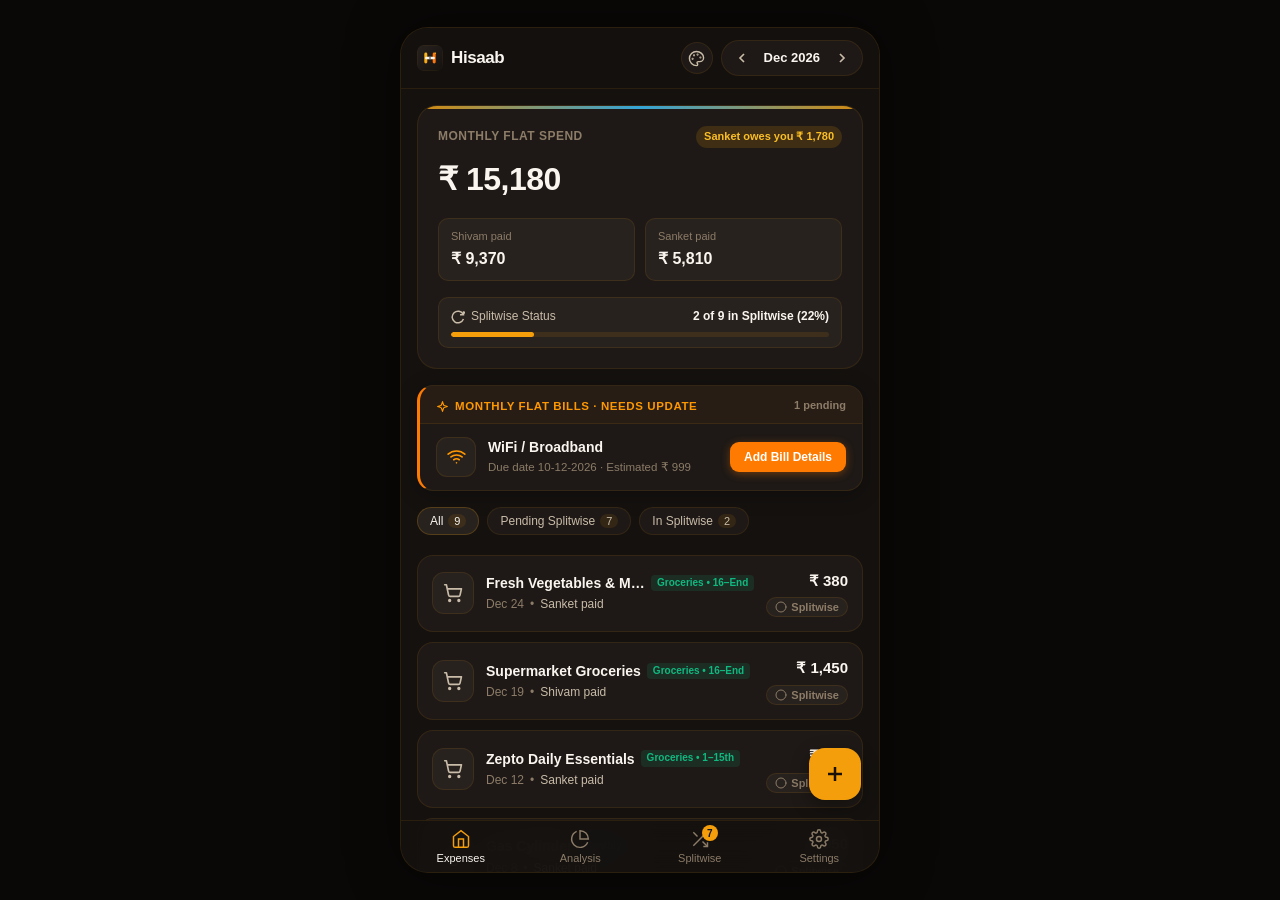
==== index.html @ 85a3e448 "Initial commit: Hisaab PWA ready for GitHub Pages" ====
<!DOCTYPE html>
<html lang="en">
<head>
  <meta charset="UTF-8">
  <meta name="viewport" content="width=device-width, initial-scale=1.0, maximum-scale=1.0, user-scalable=no, viewport-fit=cover">
  <title>Hisaab • Flatmate Expense Tracker & Splitwise Sync</title>

  <!-- PWA Meta Tags -->
  <meta name="description" content="Effortless flatmate expense tracker and monthly Splitwise sync manager">
  <meta name="theme-color" content="#14110f">
  <meta name="apple-mobile-web-app-capable" content="yes">
  <meta name="apple-mobile-web-app-status-bar-style" content="black-translucent">
  <meta name="apple-mobile-web-app-title" content="Hisaab">
  <link rel="manifest" href="./manifest.json">
  <link rel="apple-touch-icon" href="./icons/icon-192.svg">
  <link rel="icon" type="image/svg+xml" href="./icons/icon-192.svg">

  <link rel="stylesheet" href="./styles.css">
</head>
<body>

<div id="app">
  <!-- Top App Bar -->
  <header class="top-nav">
    <div class="brand">
      <img src="./icons/icon-192.svg" alt="Hisaab Logo" class="brand-icon">
      <span class="brand-title">Hisaab</span>
    </div>

    <div class="top-nav-actions">
      <!-- Quick Theme Cycle Button -->
      <button class="theme-quick-btn" id="quickThemeBtn" title="Change Theme" aria-label="Change Theme">
        <svg width="17" height="17" viewBox="0 0 24 24" fill="none" stroke="currentColor" stroke-width="2"><circle cx="13.5" cy="6.5" r=".5" fill="currentColor"/><circle cx="17.5" cy="10.5" r=".5" fill="currentColor"/><circle cx="8.5" cy="7.5" r=".5" fill="currentColor"/><circle cx="6.5" cy="12.5" r=".5" fill="currentColor"/><path d="M12 2C6.5 2 2 6.5 2 12s4.5 10 10 10c.926 0 1.648-.746 1.648-1.688 0-.437-.18-.835-.437-1.125-.29-.289-.438-.652-.438-1.125a1.64 1.64 0 0 1 1.668-1.668h1.996c3.051 0 5.563-2.512 5.563-5.563C22 6.5 17.5 2 12 2Z"/></svg>
      </button>

      <!-- Month Switcher Stepper -->
      <div class="month-stepper">
        <button class="stepper-btn" id="prevMonthBtn" aria-label="Previous Month">
          <svg width="16" height="16" viewBox="0 0 24 24" fill="none" stroke="currentColor" stroke-width="2.5"><polyline points="15 18 9 12 15 6"></polyline></svg>
        </button>
        <span class="current-month-label" id="currentMonthLabel">Nov 2026</span>
        <button class="stepper-btn" id="nextMonthBtn" aria-label="Next Month">
          <svg width="16" height="16" viewBox="0 0 24 24" fill="none" stroke="currentColor" stroke-width="2.5"><polyline points="9 18 15 12 9 6"></polyline></svg>
        </button>
      </div>
    </div>
  </header>

  <!-- Main Scrollable Views Viewport -->
  <main class="views-viewport">

    <!-- VIEW 1: EXPENSES TAB -->
    <section id="view-expenses" class="view-pane active">

      <!-- New Month Recurring Setup Banner -->
      <div id="recurringPromptBanner" class="recurring-banner" style="display: none;"></div>

      <!-- Hero Monthly Summary Card -->
      <div class="summary-card">
        <div class="summary-header">
          <span class="summary-label">Monthly Flat Spend</span>
          <span id="summaryBalanceBadge" class="summary-badge badge-balanced">All settled up</span>
        </div>
        <div class="summary-total" id="summaryTotalSpend">₹ 0</div>

        <div class="summary-grid">
          <div class="summary-stat-box">
            <div class="stat-who" id="statLabelUser">Shivam paid</div>
            <div class="stat-amount" id="summaryUserPaid">₹ 0</div>
          </div>
          <div class="summary-stat-box">
            <div class="stat-who" id="statLabelFlatmate">Flatmate paid</div>
            <div class="stat-amount" id="summaryFlatmatePaid">₹ 0</div>
          </div>
        </div>

        <!-- Splitwise Mini Tracker in Card -->
        <div class="splitwise-mini-tracker" id="heroSplitwiseTracker">
          <div class="mini-tracker-top">
            <span class="mini-tracker-title">
              <svg width="14" height="14" viewBox="0 0 24 24" fill="none" stroke="currentColor" stroke-width="2.5"><path d="M21.5 2v6h-6M21.34 15.57a10 10 0 1 1-.57-8.38l5.67-5.67"/></svg>
              Splitwise Status
            </span>
            <span class="mini-tracker-value" id="miniSplitwiseValue">0 of 0 synced</span>
          </div>
          <div class="progress-track">
            <div class="progress-fill" id="miniSplitwiseBar" style="width: 0%;"></div>
          </div>
        </div>
      </div>

      <!-- Pending Static Monthly Bills (Screenshot 2 Match) -->
      <div id="pendingBillsContainer" style="display: none;"></div>

      <!-- Filter Chips -->
      <div class="filter-bar">
        <button class="chip-btn expense-filter-chip active" data-filter="all" id="chipFilterAll">
          All <span class="chip-count">0</span>
        </button>
        <button class="chip-btn expense-filter-chip" data-filter="pending" id="chipFilterPending">
          Pending Splitwise <span class="chip-count">0</span>
        </button>
        <button class="chip-btn expense-filter-chip" data-filter="synced" id="chipFilterSynced">
          In Splitwise <span class="chip-count">0</span>
        </button>
      </div>

      <!-- Expense Cards List -->
      <div class="expense-list" id="expenseList">
        <!-- Rendered dynamically -->
      </div>
    </section>

    <!-- VIEW 2: ANALYSIS TAB -->
    <section id="view-analysis" class="view-pane">
      <div class="chart-card">
        <div class="chart-header">
          <span class="chart-title" id="analysisMonthTitle">Monthly Breakdown</span>
          <span class="summary-label" id="analysisDailyAvg">Avg ₹ 0/day</span>
        </div>

        <!-- Donut Chart -->
        <div class="donut-container">
          <svg class="donut-svg" id="donutSvg" viewBox="0 0 170 170"></svg>
          <div class="donut-center-text">
            <div class="donut-center-total" id="donutCenterTotal">₹ 0</div>
            <div class="donut-center-sub">Total Flat Spend</div>
          </div>
        </div>

        <!-- Ranked Category Breakdown List -->
        <div class="category-breakdown-list" id="categoryBreakdownList">
          <!-- Rendered dynamically -->
        </div>
      </div>

      <!-- Flatmate Contribution Share Visualizer -->
      <div class="split-ratio-card">
        <div class="chart-title">Payment Contribution</div>
        <div class="split-ratio-bar-track" id="splitRatioBarTrack">
          <div class="split-ratio-seg-user" style="width: 50%;"></div>
          <div class="split-ratio-seg-flatmate" style="width: 50%;"></div>
        </div>
        <div class="split-ratio-legend">
          <span id="analysisUserLegend">● You: ₹ 0</span>
          <span id="analysisFlatmateLegend">● Flatmate: ₹ 0</span>
        </div>
      </div>
    </section>

    <!-- VIEW 3: SPLITWISE SYNC ASSISTANT -->
    <section id="view-splitwise" class="view-pane">
      <div class="splitwise-hero-card">
        <div class="splitwise-hero-row">
          <div>
            <div class="summary-label">Splitwise Tracker</div>
            <div class="summary-total" style="font-size: 24px; margin-bottom: 2px;" id="splitwisePendingAmount">₹ 0</div>
            <div style="font-size: 13px; color: var(--text-secondary);" id="splitwisePendingCount">0 expenses pending</div>
          </div>
          <span class="splitwise-status-tag tag-pending">Pending Entry</span>
        </div>

        <div class="action-row-buttons">
          <button class="batch-btn accent" id="copySplitwiseBtn">
            <svg width="15" height="15" viewBox="0 0 24 24" fill="none" stroke="currentColor" stroke-width="2"><rect width="14" height="14" x="8" y="8" rx="2" ry="2"/><path d="M4 16c-1.1 0-2-.9-2-2V4c0-1.1.9-2 2-2h10c1.1 0 2 .9 2 2"/></svg>
            Copy Summary
          </button>
          <button class="batch-btn" id="markAllSplitwiseBtn">
            <svg width="15" height="15" viewBox="0 0 24 24" fill="none" stroke="currentColor" stroke-width="2"><polyline points="20 6 9 17 4 12"/></svg>
            Mark All Added
          </button>
        </div>
      </div>

      <div class="filter-bar">
        <button class="chip-btn splitwise-filter-chip active" data-filter="pending">Pending</button>
        <button class="chip-btn splitwise-filter-chip" data-filter="synced">Already in Splitwise</button>
        <button class="chip-btn splitwise-filter-chip" data-filter="all">All</button>
      </div>

      <!-- Bi-Monthly Grocery Batches Section (1-15 & 16-End) -->
      <div class="grocery-batch-section" id="groceryBatchesSection">
        <!-- Rendered dynamically -->
      </div>

      <div class="section-header" id="otherExpensesSectionHeader" style="margin-top: 10px; margin-bottom: 8px;">
        <span class="section-title">Other Flat Expenses</span>
      </div>

      <!-- Checklist for marking expenses into Splitwise -->
      <div class="recurring-checklist" id="splitwiseChecklist">
        <!-- Rendered dynamically -->
      </div>
    </section>

    <!-- VIEW 4: SETTINGS & RECURRING EXPENSES CONFIG -->
    <section id="view-settings" class="view-pane">
      <!-- Theme & Appearance Gallery -->
      <div class="settings-group">
        <div class="settings-group-title">Theme & Color Palette</div>
        <p style="font-size: 12px; color: var(--text-muted); margin-bottom: 12px;">
          Choose an aesthetic that matches your mood. Tap any theme to apply immediately:
        </p>
        <div class="theme-picker-grid" id="themePickerGrid">
          <!-- Rendered dynamically -->
        </div>
      </div>

      <!-- Flatmate Profile Settings -->
      <div class="settings-group">
        <div class="settings-group-title">Flatmates & Currency</div>
        <div class="form-group">
          <label class="form-label">Your Name</label>
          <input type="text" class="form-input" id="settingsUserName" placeholder="Shivam">
        </div>
        <div class="form-group">
          <label class="form-label">Flatmate's Name</label>
          <input type="text" class="form-input" id="settingsFlatmateName" placeholder="Roommate">
        </div>
        <div class="form-group">
          <label class="form-label">Currency Symbol</label>
          <input type="text" class="form-input" id="settingsCurrency" placeholder="₹" style="max-width: 80px;">
        </div>
      </div>

      <!-- Configurable Monthly Recurring Templates -->
      <div class="settings-group">
        <div style="display: flex; align-items: center; justify-content: space-between; margin-bottom: 12px;">
          <div class="settings-group-title" style="margin-bottom: 0;">Static Monthly Expenses</div>
          <button class="section-action" id="addNewTemplateBtn">+ Add New</button>
        </div>
        <p style="font-size: 12px; color: var(--text-muted); margin-bottom: 12px;">
          These static expenses prompt you at the beginning of each new month.
        </p>
        <div id="recurringTemplatesList">
          <!-- Rendered dynamically -->
        </div>
      </div>

      <!-- Data Backup & Restore -->
      <div class="settings-group">
        <div class="settings-group-title">Data Backup</div>
        <button class="btn-secondary" id="exportDataBtn">
          <svg width="16" height="16" viewBox="0 0 24 24" fill="none" stroke="currentColor" stroke-width="2"><path d="M21 15v4a2 2 0 0 1-2 2H5a2 2 0 0 1-2-2v-4"/><polyline points="7 10 12 15 17 10"/><line x1="12" y1="15" x2="12" y2="3"/></svg>
          Export Data Backup (JSON)
        </button>
        <label class="btn-secondary" style="cursor: pointer; margin-top: 8px;">
          <svg width="16" height="16" viewBox="0 0 24 24" fill="none" stroke="currentColor" stroke-width="2"><path d="M21 15v4a2 2 0 0 1-2 2H5a2 2 0 0 1-2-2v-4"/><polyline points="17 8 12 3 7 8"/><line x1="12" y1="3" x2="12" y2="15"/></svg>
          Import Data Backup (JSON)
          <input type="file" id="importDataInput" accept=".json" style="display: none;">
        </label>
      </div>

      <!-- Mobile PWA Installation Tip -->
      <div class="settings-group" style="border: 1px dashed var(--border-medium);">
        <div class="settings-group-title">Phone PWA Installation</div>
        <p style="font-size: 13px; color: var(--text-secondary); line-height: 1.5;">
          • <strong>iPhone / iOS:</strong> Open in Safari, tap the <strong>Share</strong> button (box with arrow), then select <strong>"Add to Home Screen"</strong>.<br>
          • <strong>Android:</strong> Open in Chrome, tap the <strong>⋮</strong> menu, and select <strong>"Install App"</strong>.
        </p>
      </div>
    </section>

  </main>

  <!-- Floating Action Button: Add Expense -->
  <button class="fab-btn" id="mainFabBtn" aria-label="Add Expense">
    <svg viewBox="0 0 24 24" fill="none" stroke="currentColor"><line x1="12" y1="5" x2="12" y2="19"></line><line x1="5" y1="12" x2="19" y2="12"></line></svg>
  </button>

  <!-- Bottom Navigation Bar -->
  <nav class="bottom-nav">
    <button class="nav-tab active" data-tab="expenses">
      <svg viewBox="0 0 24 24" fill="none" stroke="currentColor"><path d="m3 9 9-7 9 7v11a2 2 0 0 1-2 2H5a2 2 0 0 1-2-2z"/><polyline points="9 22 9 12 15 12 15 22"/></svg>
      <span>Expenses</span>
    </button>
    <button class="nav-tab" data-tab="analysis">
      <svg viewBox="0 0 24 24" fill="none" stroke="currentColor"><path d="M21.21 15.89A10 10 0 1 1 8 2.83"/><path d="M22 12A10 10 0 0 0 12 2v10z"/></svg>
      <span>Analysis</span>
    </button>
    <button class="nav-tab" data-tab="splitwise">
      <div class="tab-badge" id="splitwiseTabBadge" style="display: none;">0</div>
      <svg viewBox="0 0 24 24" fill="none" stroke="currentColor"><path d="M16 3h5v5"/><path d="M4 20L21 3"/><path d="M21 16v5h-5"/><path d="M15 15l6 6"/><path d="M4 4l5 5"/></svg>
      <span>Splitwise</span>
    </button>
    <button class="nav-tab" data-tab="settings">
      <svg viewBox="0 0 24 24" fill="none" stroke="currentColor"><circle cx="12" cy="12" r="3"/><path d="M19.4 15a1.65 1.65 0 0 0 .33 1.82l.06.06a2 2 0 0 1 0 2.83 2 2 0 0 1-2.83 0l-.06-.06a1.65 1.65 0 0 0-1.82-.33 1.65 1.65 0 0 0-1 1.51V21a2 2 0 0 1-2 2 2 2 0 0 1-2-2v-.09A1.65 1.65 0 0 0 9 19.4a1.65 1.65 0 0 0-1.82.33l-.06.06a2 2 0 0 1-2.83 0 2 2 0 0 1 0-2.83l.06-.06a1.65 1.65 0 0 0 .33-1.82 1.65 1.65 0 0 0-1.51-1H3a2 2 0 0 1-2-2 2 2 0 0 1 2-2h.09A1.65 1.65 0 0 0 4.6 9a1.65 1.65 0 0 0-.33-1.82l-.06-.06a2 2 0 0 1 0-2.83 2 2 0 0 1 2.83 0l.06.06a1.65 1.65 0 0 0 1.82.33H9a1.65 1.65 0 0 0 1-1.51V3a2 2 0 0 1 2-2 2 2 0 0 1 2 2v.09a1.65 1.65 0 0 0 1 1.51 1.65 1.65 0 0 0 1.82-.33l.06-.06a2 2 0 0 1 2.83 0 2 2 0 0 1 0 2.83l-.06.06a1.65 1.65 0 0 0-.33 1.82V9a1.65 1.65 0 0 0 1.51 1H21a2 2 0 0 1 2 2 2 2 0 0 1-2 2h-.09a1.65 1.65 0 0 0-1.51 1z"/></svg>
      <span>Settings</span>
    </button>
  </nav>

  <!-- MODAL 1: ADD / EDIT EXPENSE SHEET -->
  <div class="sheet-backdrop" id="expenseModalBackdrop">
    <div class="bottom-sheet">
      <div class="sheet-drag-handle"></div>
      <div class="sheet-header">
        <h3 class="sheet-title" id="expenseModalTitle">Add Flat Expense</h3>
        <button class="sheet-close-btn" id="closeExpenseModalBtn">✕</button>
      </div>

      <form id="expenseForm" class="sheet-body">
        <input type="hidden" id="formExpenseId">
        <input type="hidden" id="formExpenseTemplateId">

        <div class="form-group">
          <label class="form-label">Amount</label>
          <div class="amount-input-box">
            <span class="currency-affix">₹</span>
            <input type="number" step="any" class="form-input amount-input" id="formExpenseAmount" placeholder="0" required autofocus>
          </div>
        </div>

        <div class="form-group">
          <label class="form-label">Description / Title</label>
          <input type="text" class="form-input" id="formExpenseTitle" placeholder="e.g. Electricity Bill, Blinkit, Milk" required>
        </div>

        <div class="form-group">
          <label class="form-label">Category</label>
          <select class="form-select" id="formExpenseCategory"></select>
        </div>

        <div class="form-group">
          <label class="form-label">Paid By</label>
          <select class="form-select" id="formExpensePaidBy"></select>
        </div>

        <div class="form-group">
          <label class="form-label">Date</label>
          <input type="date" class="form-input" id="formExpenseDate" required>
        </div>

        <div class="form-group" style="display: flex; align-items: center; gap: 10px; margin-top: 12px; margin-bottom: 12px;">
          <input type="checkbox" id="formExpenseInSplitwise" style="width: 18px; height: 18px; accent-color: var(--accent-primary);">
          <label for="formExpenseInSplitwise" style="font-size: 13px; color: var(--text-primary); cursor: pointer;">
            Already added to Splitwise app
          </label>
        </div>

        <div class="form-group">
          <label class="form-label">Notes (Optional)</label>
          <input type="text" class="form-input" id="formExpenseNotes" placeholder="Bill period, UPI ref, etc.">
        </div>

        <button type="submit" class="btn-primary">Save Expense</button>
        <button type="button" class="btn-secondary" id="formExpenseSkipBtn" style="color: var(--text-muted); display: none;">Skip This Bill for Current Month</button>
        <button type="button" class="btn-secondary" id="formExpenseDeleteBtn" style="color: var(--danger); display: none;">Delete Expense</button>
      </form>
    </div>
  </div>

  <!-- MODAL 2: MONTH START RECURRING CHECKLIST SHEET -->
  <div class="sheet-backdrop" id="recurringModalBackdrop">
    <div class="bottom-sheet">
      <div class="sheet-drag-handle"></div>
      <div class="sheet-header">
        <div>
          <h3 class="sheet-title" id="recurringModalTitle">Monthly Static Expenses</h3>
          <p style="font-size: 12px; color: var(--text-muted); margin-top: 2px;">Review amounts and add all in 1 tap</p>
        </div>
        <button class="sheet-close-btn" id="closeRecurringModalBtn">✕</button>
      </div>

      <div class="sheet-body">
        <div class="recurring-checklist" id="recurringModalChecklist">
          <!-- Rendered dynamically -->
        </div>

        <button type="button" class="btn-primary" id="submitRecurringBatchBtn">
          Add Selected Expenses
        </button>
      </div>
    </div>
  </div>

  <!-- MODAL 3: RECURRING TEMPLATE EDITOR -->
  <div class="sheet-backdrop" id="templateModalBackdrop">
    <div class="bottom-sheet">
      <div class="sheet-drag-handle"></div>
      <div class="sheet-header">
        <h3 class="sheet-title" id="tplModalTitle">Recurring Expense</h3>
        <button class="sheet-close-btn" id="closeTemplateModalBtn">✕</button>
      </div>

      <form id="templateForm" class="sheet-body">
        <input type="hidden" id="tplId">

        <div class="form-group">
          <label class="form-label">Expense Title</label>
          <input type="text" class="form-input" id="tplTitle" placeholder="e.g. Society Maintenance" required>
        </div>

        <div class="form-group">
          <label class="form-label">Category</label>
          <select class="form-select" id="tplCategory"></select>
        </div>

        <div class="form-group">
          <label class="form-label">Estimated / Default Amount</label>
          <input type="number" step="any" class="form-input" id="tplAmount" placeholder="e.g. 2500" required>
        </div>

        <div class="form-group">
          <label class="form-label">Scheduled Day of Month (1 - 31)</label>
          <input type="number" min="1" max="31" class="form-input" id="tplDayOfMonth" placeholder="e.g. 18 for 18th of every month" required>
          <span style="font-size: 11px; color: var(--text-muted); display: block; margin-top: 4px;">The day each month this bill typically occurs</span>
        </div>

        <div class="form-group">
          <label class="form-label">Default Payer</label>
          <select class="form-select" id="tplPaidBy"></select>
        </div>

        <button type="submit" class="btn-primary">Save Template</button>
      </form>
    </div>
  </div>

  <!-- Toast Notification Container -->
  <div class="toast-container" id="toastContainer"></div>

</div>

<script src="./app.js"></script>
</body>
</html>
---- styles.css ----
/* FlatSplit - Design System & Mobile PWA Styles
   Supports multiple curated themes:
   - warm-espresso (Default): Artisanal dark roast, warm amber & golden cream
   - electric-indigo: Modern high-tech fintech midnight with iris violet
   - nordic-light: Scandinavian warm linen editorial daylight with deep teal
   - sunset-terracotta: Twilight pomegranate & vibrant coral
   - oled-stealth: True black high-contrast OLED with electric lime
   - slate-emerald: Calm graphite with crisp mint
*/

:root, [data-theme="warm-espresso"] {
  --theme-name: "warm-espresso";
  --bg-app: #14110f;
  --bg-desktop: #0a0807;
  --bg-nav: rgba(20, 17, 15, 0.92);
  --bg-surface: #1e1916;
  --bg-surface-raised: #28221e;
  --bg-surface-hover: #332b26;
  --bg-elevated: #3e352f;

  --border-subtle: rgba(245, 158, 11, 0.1);
  --border-medium: rgba(245, 158, 11, 0.22);
  --border-focus: #f59e0b;

  --text-primary: #faf5ee;
  --text-secondary: #c9bca9;
  --text-muted: #8c7c68;

  --accent-primary: #f59e0b;
  --accent-primary-hover: #d97706;
  --accent-subtle: rgba(245, 158, 11, 0.15);
  --accent-text: #fbbf24;

  --danger: #ef4444;
  --danger-subtle: rgba(239, 68, 68, 0.14);
  --warning: #f59e0b;
  --warning-subtle: rgba(245, 158, 11, 0.14);
  --info: #38bdf8;
  --info-subtle: rgba(56, 189, 248, 0.14);

  --chart-c1: #f59e0b;
  --chart-c2: #fb923c;
  --chart-c3: #eab308;
  --chart-c4: #a8a29e;
  --chart-c5: #f43f5e;
  --chart-c6: #d97706;

  --radius-sm: 6px;
  --radius-md: 10px;
  --radius-lg: 16px;
  --radius-xl: 20px;
  --radius-full: 9999px;

  --safe-top: env(safe-area-inset-top, 0px);
  --safe-bottom: env(safe-area-inset-bottom, 0px);

  --font-family: -apple-system, BlinkMacSystemFont, "Segoe UI", Roboto, Helvetica, Arial, sans-serif;
}

/* Theme 2: Electric Indigo */
[data-theme="electric-indigo"] {
  --theme-name: "electric-indigo";
  --bg-app: #0b0e1a;
  --bg-desktop: #05070e;
  --bg-nav: rgba(11, 14, 26, 0.92);
  --bg-surface: #13182c;
  --bg-surface-raised: #1a213d;
  --bg-surface-hover: #222b4e;
  --bg-elevated: #2c3660;

  --border-subtle: rgba(99, 102, 241, 0.12);
  --border-medium: rgba(99, 102, 241, 0.24);
  --border-focus: #818cf8;

  --text-primary: #f8fafc;
  --text-secondary: #94a3b8;
  --text-muted: #64748b;

  --accent-primary: #6366f1;
  --accent-primary-hover: #4f46e5;
  --accent-subtle: rgba(99, 102, 241, 0.16);
  --accent-text: #a5b4fc;

  --chart-c1: #6366f1;
  --chart-c2: #8b5cf6;
  --chart-c3: #06b6d4;
  --chart-c4: #ec4899;
  --chart-c5: #3b82f6;
  --chart-c6: #a855f7;
}

/* Theme 3: Nordic Paper (Light Editorial) */
[data-theme="nordic-light"] {
  --theme-name: "nordic-light";
  --bg-app: #f6f4ee;
  --bg-desktop: #e8e5dc;
  --bg-nav: rgba(246, 244, 238, 0.94);
  --bg-surface: #ffffff;
  --bg-surface-raised: #eeeae0;
  --bg-surface-hover: #e5e0d4;
  --bg-elevated: #ded8cb;

  --border-subtle: rgba(45, 35, 20, 0.08);
  --border-medium: rgba(45, 35, 20, 0.16);
  --border-focus: #0f766e;

  --text-primary: #1c1917;
  --text-secondary: #57534e;
  --text-muted: #857f77;

  --accent-primary: #0f766e;
  --accent-primary-hover: #115e59;
  --accent-subtle: rgba(15, 118, 110, 0.12);
  --accent-text: #0f766e;

  --chart-c1: #0f766e;
  --chart-c2: #d97706;
  --chart-c3: #2563eb;
  --chart-c4: #7c3aed;
  --chart-c5: #be123c;
  --chart-c6: #4b5563;
}

/* Theme 4: Sunset Terracotta */
[data-theme="sunset-terracotta"] {
  --theme-name: "sunset-terracotta";
  --bg-app: #180d11;
  --bg-desktop: #0c0608;
  --bg-nav: rgba(24, 13, 17, 0.92);
  --bg-surface: #24131a;
  --bg-surface-raised: #311c24;
  --bg-surface-hover: #3f2530;
  --bg-elevated: #4e2f3d;

  --border-subtle: rgba(244, 63, 94, 0.12);
  --border-medium: rgba(244, 63, 94, 0.22);
  --border-focus: #fb7185;

  --text-primary: #fff1f2;
  --text-secondary: #fecdd3;
  --text-muted: #9f7582;

  --accent-primary: #f43f5e;
  --accent-primary-hover: #e11d48;
  --accent-subtle: rgba(244, 63, 94, 0.16);
  --accent-text: #fda4af;

  --chart-c1: #f43f5e;
  --chart-c2: #fb923c;
  --chart-c3: #f59e0b;
  --chart-c4: #e11d48;
  --chart-c5: #fda4af;
  --chart-c6: #be123c;
}

/* Theme 5: OLED Stealth (True Black & Neon Lime) */
[data-theme="oled-stealth"] {
  --theme-name: "oled-stealth";
  --bg-app: #000000;
  --bg-desktop: #050505;
  --bg-nav: rgba(0, 0, 0, 0.94);
  --bg-surface: #0d0d0d;
  --bg-surface-raised: #171717;
  --bg-surface-hover: #242424;
  --bg-elevated: #2e2e2e;

  --border-subtle: rgba(255, 255, 255, 0.12);
  --border-medium: rgba(255, 255, 255, 0.22);
  --border-focus: #a3e635;

  --text-primary: #ffffff;
  --text-secondary: #a1a1aa;
  --text-muted: #71717a;

  --accent-primary: #84cc16;
  --accent-primary-hover: #65a30d;
  --accent-subtle: rgba(132, 204, 22, 0.16);
  --accent-text: #bef264;

  --chart-c1: #84cc16;
  --chart-c2: #22d3ee;
  --chart-c3: #facc15;
  --chart-c4: #f43f5e;
  --chart-c5: #a855f7;
  --chart-c6: #38bdf8;
}

/* Theme 6: Slate & Emerald (Classic Dark) */
[data-theme="slate-emerald"] {
  --theme-name: "slate-emerald";
  --bg-app: #0a0e17;
  --bg-desktop: #05070d;
  --bg-nav: rgba(10, 14, 23, 0.92);
  --bg-surface: #121824;
  --bg-surface-raised: #182030;
  --bg-surface-hover: #1f293d;
  --bg-elevated: #242f45;

  --border-subtle: rgba(255, 255, 255, 0.08);
  --border-medium: rgba(255, 255, 255, 0.14);
  --border-focus: #3b82f6;

  --text-primary: #f8fafc;
  --text-secondary: #94a3b8;
  --text-muted: #64748b;

  --accent-primary: #10b981;
  --accent-primary-hover: #059669;
  --accent-subtle: rgba(16, 185, 129, 0.12);
  --accent-text: #34d399;

  --chart-c1: #10b981;
  --chart-c2: #38bdf8;
  --chart-c3: #a855f7;
  --chart-c4: #f59e0b;
  --chart-c5: #ec4899;
  --chart-c6: #6366f1;
}

* {
  box-sizing: border-box;
  margin: 0;
  padding: 0;
  -webkit-tap-highlight-color: transparent;
  transition: background-color 0.2s ease, border-color 0.2s ease;
}

html, body {
  width: 100%;
  height: 100%;
  overflow: hidden;
  background-color: var(--bg-app);
  color: var(--text-primary);
  font-family: var(--font-family);
  font-size: 15px;
  line-height: 1.45;
  -webkit-font-smoothing: antialiased;
  -moz-osx-font-smoothing: grayscale;
}

/* App Container (Phone shell style on desktop, full screen on phone) */
#app {
  display: flex;
  flex-direction: column;
  width: 100%;
  height: 100%;
  max-width: 480px;
  margin: 0 auto;
  position: relative;
  background-color: var(--bg-app);
  box-shadow: 0 0 50px rgba(0, 0, 0, 0.5);
  overflow: hidden;
}

@media (min-width: 481px) {
  body {
    display: flex;
    align-items: center;
    justify-content: center;
    background-color: var(--bg-desktop);
  }
  #app {
    height: 94vh;
    border-radius: 28px;
    border: 1px solid var(--border-subtle);
  }
}

/* Top App Bar */
.top-nav {
  padding-top: calc(var(--safe-top) + 12px);
  padding-bottom: 12px;
  padding-left: 16px;
  padding-right: 16px;
  background-color: var(--bg-nav);
  backdrop-filter: blur(12px);
  -webkit-backdrop-filter: blur(12px);
  border-bottom: 1px solid var(--border-subtle);
  display: flex;
  align-items: center;
  justify-content: space-between;
  z-index: 20;
}

.brand {
  display: flex;
  align-items: center;
  gap: 8px;
}

.brand-icon {
  width: 26px;
  height: 26px;
  border-radius: 7px;
}

.brand-title {
  font-size: 17px;
  font-weight: 700;
  letter-spacing: -0.4px;
  color: var(--text-primary);
}

.top-nav-actions {
  display: flex;
  align-items: center;
  gap: 8px;
}

.theme-quick-btn {
  background: var(--bg-surface);
  border: 1px solid var(--border-subtle);
  color: var(--text-secondary);
  width: 32px;
  height: 32px;
  border-radius: var(--radius-full);
  display: flex;
  align-items: center;
  justify-content: center;
  cursor: pointer;
  transition: all 0.15s ease;
}

.theme-quick-btn:active {
  background-color: var(--bg-surface-raised);
  color: var(--text-primary);
  transform: scale(0.95);
}

.month-stepper {
  display: inline-flex;
  align-items: center;
  background-color: var(--bg-surface);
  border: 1px solid var(--border-subtle);
  border-radius: var(--radius-full);
  padding: 3px 6px;
}

.stepper-btn {
  background: none;
  border: none;
  color: var(--text-secondary);
  width: 28px;
  height: 28px;
  display: flex;
  align-items: center;
  justify-content: center;
  cursor: pointer;
  border-radius: var(--radius-full);
  transition: all 0.15s ease;
}

.stepper-btn:active {
  background-color: var(--bg-surface-raised);
  color: var(--text-primary);
}

.current-month-label {
  font-size: 13px;
  font-weight: 600;
  padding: 0 8px;
  white-space: nowrap;
  color: var(--text-primary);
  font-feature-settings: "tnum";
}

/* Scrollable Main Views Container */
.views-viewport {
  flex: 1;
  overflow-y: auto;
  overflow-x: hidden;
  padding: 16px;
  padding-bottom: calc(76px + var(--safe-bottom));
  -webkit-overflow-scrolling: touch;
}

/* Hide scrollbars */
.views-viewport::-webkit-scrollbar {
  display: none;
}
.views-viewport {
  -ms-overflow-style: none;
  scrollbar-width: none;
}

/* Views */
.view-pane {
  display: none;
  animation: fadeIn 0.2s ease-out;
}
.view-pane.active {
  display: block;
}

@keyframes fadeIn {
  from { opacity: 0; transform: translateY(4px); }
  to { opacity: 1; transform: translateY(0); }
}

/* Pending Static Monthly Bills Container (Matches Screenshot 2) */
.pending-bills-card {
  background-color: var(--bg-surface);
  border: 1px solid var(--border-subtle);
  border-left: 3.5px solid #ff7a00;
  border-radius: var(--radius-lg);
  margin-bottom: 16px;
  overflow: hidden;
  box-shadow: 0 4px 20px rgba(0, 0, 0, 0.25);
  animation: fadeIn 0.2s ease-out;
}

.pending-bills-header {
  padding: 12px 16px 8px 16px;
  display: flex;
  align-items: center;
  justify-content: space-between;
  border-bottom: 1px solid var(--border-subtle);
  background-color: rgba(255, 122, 0, 0.04);
}

.pending-bills-title {
  font-size: 11.5px;
  font-weight: 700;
  text-transform: uppercase;
  letter-spacing: 0.6px;
  color: #ff9800;
  display: flex;
  align-items: center;
  gap: 6px;
}

.pending-bills-count {
  font-size: 11px;
  font-weight: 600;
  color: var(--text-muted);
}

.pending-bill-row {
  padding: 13px 16px;
  display: flex;
  align-items: center;
  justify-content: space-between;
  gap: 12px;
  border-bottom: 1px solid var(--border-subtle);
  transition: background-color 0.15s ease;
}

.pending-bill-row:last-child {
  border-bottom: none;
}

.pending-bill-row:active {
  background-color: var(--bg-surface-raised);
}

.pending-bill-left {
  display: flex;
  align-items: center;
  gap: 12px;
  min-width: 0;
  flex: 1;
}

.pending-bill-icon {
  width: 40px;
  height: 40px;
  border-radius: 11px;
  background-color: var(--bg-surface-raised);
  border: 1px solid var(--border-subtle);
  display: flex;
  align-items: center;
  justify-content: center;
  color: #ff9800;
  flex-shrink: 0;
}

.pending-bill-details {
  min-width: 0;
  flex: 1;
}

.pending-bill-name {
  font-size: 14px;
  font-weight: 700;
  color: var(--text-primary);
  white-space: nowrap;
  overflow: hidden;
  text-overflow: ellipsis;
}

.pending-bill-sub {
  font-size: 11.5px;
  color: var(--text-muted);
  margin-top: 2px;
  white-space: nowrap;
  overflow: hidden;
  text-overflow: ellipsis;
}

.pending-bill-btn {
  background: #ff7a00;
  color: #ffffff;
  border: none;
  border-radius: 9px;
  padding: 8px 14px;
  font-size: 12px;
  font-weight: 700;
  cursor: pointer;
  white-space: nowrap;
  flex-shrink: 0;
  box-shadow: 0 2px 8px rgba(255, 122, 0, 0.35);
  transition: transform 0.1s ease, filter 0.15s ease;
}

.pending-bill-btn:active {
  transform: scale(0.96);
  filter: brightness(0.92);
}

/* Recurring Reminder Banner (Retained as subtle fallback) */
.recurring-banner {
  display: none;
}

.banner-content {
  flex: 1;
}

.banner-title {
  font-size: 13px;
  font-weight: 600;
  color: var(--accent-text);
  display: flex;
  align-items: center;
  gap: 6px;
  margin-bottom: 2px;
}

.banner-subtitle {
  font-size: 12px;
  color: var(--text-secondary);
}

.banner-action-btn {
  background-color: var(--accent-primary);
  color: #ffffff;
  border: none;
  border-radius: var(--radius-md);
  padding: 8px 12px;
  font-size: 12px;
  font-weight: 600;
  cursor: pointer;
  white-space: nowrap;
  transition: opacity 0.15s ease;
}

[data-theme="warm-espresso"] .banner-action-btn {
  color: #1a1005;
}
[data-theme="oled-stealth"] .banner-action-btn {
  color: #000000;
}
[data-theme="slate-emerald"] .banner-action-btn {
  color: #042f2e;
}

.banner-action-btn:active {
  opacity: 0.85;
}

/* Month Summary Hero Card */
.summary-card {
  background-color: var(--bg-surface);
  border: 1px solid var(--border-subtle);
  border-radius: var(--radius-xl);
  padding: 20px;
  margin-bottom: 16px;
  position: relative;
  overflow: hidden;
}

.summary-card::before {
  content: "";
  position: absolute;
  top: 0;
  left: 0;
  right: 0;
  height: 3px;
  background: linear-gradient(90deg, var(--accent-primary), var(--info), var(--warning));
  opacity: 0.85;
}

.summary-header {
  display: flex;
  align-items: center;
  justify-content: space-between;
  margin-bottom: 8px;
}

.summary-label {
  font-size: 12px;
  text-transform: uppercase;
  letter-spacing: 0.5px;
  color: var(--text-muted);
  font-weight: 600;
}

.summary-badge {
  font-size: 11px;
  font-weight: 600;
  padding: 3px 8px;
  border-radius: var(--radius-full);
}

.badge-balanced {
  background-color: var(--border-subtle);
  color: var(--text-secondary);
}

.badge-owed {
  background-color: var(--accent-subtle);
  color: var(--accent-text);
}

.badge-owes {
  background-color: var(--warning-subtle);
  color: var(--warning);
}

.summary-total {
  font-size: 32px;
  font-weight: 800;
  color: var(--text-primary);
  letter-spacing: -0.5px;
  font-feature-settings: "tnum";
  margin-bottom: 16px;
}

.summary-grid {
  display: grid;
  grid-template-columns: 1fr 1fr;
  gap: 10px;
  margin-bottom: 16px;
}

.summary-stat-box {
  background-color: var(--bg-surface-raised);
  border: 1px solid var(--border-subtle);
  border-radius: var(--radius-md);
  padding: 10px 12px;
}

.stat-who {
  font-size: 11px;
  color: var(--text-muted);
  font-weight: 500;
  margin-bottom: 2px;
}

.stat-amount {
  font-size: 16px;
  font-weight: 700;
  color: var(--text-primary);
  font-feature-settings: "tnum";
}

/* Splitwise Progress Bar inside card */
.splitwise-mini-tracker {
  background-color: var(--bg-surface-raised);
  border: 1px solid var(--border-subtle);
  border-radius: var(--radius-md);
  padding: 10px 12px;
  display: flex;
  flex-direction: column;
  gap: 6px;
  cursor: pointer;
  transition: border-color 0.15s ease;
}

.splitwise-mini-tracker:hover {
  border-color: var(--border-medium);
}

.mini-tracker-top {
  display: flex;
  align-items: center;
  justify-content: space-between;
  font-size: 12px;
}

.mini-tracker-title {
  display: flex;
  align-items: center;
  gap: 6px;
  color: var(--text-secondary);
  font-weight: 500;
}

.mini-tracker-value {
  font-weight: 600;
  color: var(--text-primary);
  font-feature-settings: "tnum";
}

.progress-track {
  width: 100%;
  height: 5px;
  background-color: var(--border-subtle);
  border-radius: var(--radius-full);
  overflow: hidden;
}

.progress-fill {
  height: 100%;
  background-color: var(--accent-primary);
  border-radius: var(--radius-full);
  transition: width 0.3s ease;
}

/* Section Header */
.section-header {
  display: flex;
  align-items: center;
  justify-content: space-between;
  margin-top: 20px;
  margin-bottom: 12px;
}

.section-title {
  font-size: 14px;
  font-weight: 700;
  color: var(--text-secondary);
  letter-spacing: -0.2px;
}

.section-action {
  font-size: 12px;
  color: var(--accent-text);
  background: none;
  border: none;
  cursor: pointer;
  font-weight: 600;
}

/* Filter Chips Bar */
.filter-bar {
  display: flex;
  gap: 8px;
  overflow-x: auto;
  padding-bottom: 8px;
  margin-bottom: 12px;
}

.filter-bar::-webkit-scrollbar {
  display: none;
}

.chip-btn {
  background-color: var(--bg-surface);
  border: 1px solid var(--border-subtle);
  color: var(--text-secondary);
  font-size: 12px;
  font-weight: 500;
  padding: 6px 12px;
  border-radius: var(--radius-full);
  cursor: pointer;
  white-space: nowrap;
  display: flex;
  align-items: center;
  gap: 5px;
  transition: all 0.15s ease;
}

.chip-btn.active {
  background-color: var(--bg-surface-raised);
  color: var(--text-primary);
  border-color: var(--border-medium);
}

.chip-count {
  font-size: 11px;
  padding: 1px 6px;
  border-radius: var(--radius-full);
  background-color: var(--border-subtle);
  font-feature-settings: "tnum";
}

/* Expense List */
.expense-list {
  display: flex;
  flex-direction: column;
  gap: 10px;
}

.empty-state {
  text-align: center;
  padding: 40px 20px;
  background-color: var(--bg-surface);
  border: 1px dashed var(--border-medium);
  border-radius: var(--radius-lg);
  color: var(--text-muted);
}

.empty-icon {
  width: 44px;
  height: 44px;
  margin-bottom: 12px;
  opacity: 0.4;
}

.empty-title {
  font-size: 15px;
  font-weight: 600;
  color: var(--text-secondary);
  margin-bottom: 4px;
}

.empty-desc {
  font-size: 13px;
  color: var(--text-muted);
}

/* Expense Item Card */
.expense-card {
  background-color: var(--bg-surface);
  border: 1px solid var(--border-subtle);
  border-radius: var(--radius-lg);
  padding: 14px;
  display: flex;
  align-items: center;
  justify-content: space-between;
  gap: 12px;
  transition: background-color 0.15s ease, border-color 0.15s ease;
}

.expense-card:active {
  background-color: var(--bg-surface-raised);
}

.expense-left {
  display: flex;
  align-items: center;
  gap: 12px;
  min-width: 0;
  flex: 1;
}

.category-icon-box {
  width: 42px;
  height: 42px;
  border-radius: 12px;
  display: flex;
  align-items: center;
  justify-content: center;
  background-color: var(--bg-surface-raised);
  border: 1px solid var(--border-subtle);
  color: var(--text-secondary);
  flex-shrink: 0;
}

.expense-details {
  min-width: 0;
  flex: 1;
}

.expense-title-row {
  display: flex;
  align-items: center;
  gap: 6px;
  margin-bottom: 3px;
}

.expense-title {
  font-size: 14px;
  font-weight: 600;
  color: var(--text-primary);
  white-space: nowrap;
  overflow: hidden;
  text-overflow: ellipsis;
}

.recurring-pill {
  font-size: 10px;
  font-weight: 600;
  padding: 1px 5px;
  border-radius: 4px;
  background-color: var(--info-subtle);
  color: var(--info);
  white-space: nowrap;
}

.expense-meta {
  font-size: 12px;
  color: var(--text-muted);
  display: flex;
  align-items: center;
  gap: 6px;
}

.meta-payer {
  color: var(--text-secondary);
  font-weight: 500;
}

.expense-right {
  display: flex;
  flex-direction: column;
  align-items: flex-end;
  gap: 6px;
  flex-shrink: 0;
}

.expense-amount {
  font-size: 15px;
  font-weight: 700;
  color: var(--text-primary);
  font-feature-settings: "tnum";
}

/* Splitwise Toggle Pill on Card */
.splitwise-status-btn {
  display: inline-flex;
  align-items: center;
  gap: 4px;
  font-size: 11px;
  font-weight: 600;
  padding: 3px 8px;
  border-radius: var(--radius-full);
  border: 1px solid var(--border-subtle);
  cursor: pointer;
  background-color: var(--bg-surface-raised);
  color: var(--text-muted);
  transition: all 0.15s ease;
}

.splitwise-status-btn.synced {
  background-color: var(--accent-subtle);
  border-color: var(--border-medium);
  color: var(--accent-text);
}

.splitwise-status-btn:hover {
  filter: brightness(1.15);
}

/* Bottom Navigation Bar (Mobile Native Style) */
.bottom-nav {
  position: absolute;
  bottom: 0;
  left: 0;
  right: 0;
  background-color: var(--bg-nav);
  backdrop-filter: blur(16px);
  -webkit-backdrop-filter: blur(16px);
  border-top: 1px solid var(--border-subtle);
  padding-bottom: var(--safe-bottom);
  display: grid;
  grid-template-columns: repeat(4, 1fr);
  z-index: 30;
}

.nav-tab {
  background: none;
  border: none;
  padding: 8px 0;
  color: var(--text-muted);
  display: flex;
  flex-direction: column;
  align-items: center;
  gap: 3px;
  cursor: pointer;
  font-size: 11px;
  font-weight: 500;
  position: relative;
  transition: color 0.15s ease;
}

.nav-tab svg {
  width: 20px;
  height: 20px;
  stroke-width: 1.75;
}

.nav-tab.active {
  color: var(--text-primary);
}

.nav-tab.active svg {
  stroke: var(--accent-primary);
}

.tab-badge {
  position: absolute;
  top: 4px;
  right: calc(50% - 18px);
  background-color: var(--warning);
  color: #0f172a;
  font-size: 10px;
  font-weight: 700;
  min-width: 16px;
  height: 16px;
  border-radius: var(--radius-full);
  display: flex;
  align-items: center;
  justify-content: center;
  padding: 0 4px;
  font-feature-settings: "tnum";
}

/* Floating Action Button (FAB) */
.fab-btn {
  position: absolute;
  bottom: calc(72px + var(--safe-bottom));
  right: 18px;
  width: 52px;
  height: 52px;
  border-radius: 16px;
  background-color: var(--accent-primary);
  color: #ffffff;
  border: none;
  display: flex;
  align-items: center;
  justify-content: center;
  cursor: pointer;
  box-shadow: 0 6px 18px rgba(0, 0, 0, 0.35);
  z-index: 25;
  transition: transform 0.15s ease, background-color 0.15s ease;
}

[data-theme="warm-espresso"] .fab-btn {
  color: #1a1005;
}
[data-theme="oled-stealth"] .fab-btn {
  color: #000000;
}
[data-theme="slate-emerald"] .fab-btn {
  color: #042f2e;
}

.fab-btn:active {
  transform: scale(0.92);
  background-color: var(--accent-primary-hover);
}

.fab-btn svg {
  width: 24px;
  height: 24px;
  stroke: currentColor;
  stroke-width: 2.5;
}

/* Bottom Sheet Modal Overlay */
.sheet-backdrop {
  position: fixed;
  top: 0;
  left: 0;
  right: 0;
  bottom: 0;
  background-color: rgba(0, 0, 0, 0.65);
  backdrop-filter: blur(4px);
  -webkit-backdrop-filter: blur(4px);
  z-index: 100;
  display: flex;
  align-items: flex-end;
  justify-content: center;
  opacity: 0;
  pointer-events: none;
  transition: opacity 0.2s ease;
}

.sheet-backdrop.active {
  opacity: 1;
  pointer-events: auto;
}

.bottom-sheet {
  width: 100%;
  max-width: 480px;
  max-height: 88vh;
  background-color: var(--bg-surface);
  border-top-left-radius: 24px;
  border-top-right-radius: 24px;
  border-top: 1px solid var(--border-medium);
  padding: 20px;
  padding-bottom: calc(20px + var(--safe-bottom));
  display: flex;
  flex-direction: column;
  transform: translateY(100%);
  transition: transform 0.25s cubic-bezier(0.16, 1, 0.3, 1);
  overflow: hidden;
}

.sheet-backdrop.active .bottom-sheet {
  transform: translateY(0);
}

.sheet-drag-handle {
  width: 36px;
  height: 4px;
  background-color: var(--border-medium);
  border-radius: var(--radius-full);
  margin: 0 auto 16px auto;
}

.sheet-header {
  display: flex;
  align-items: center;
  justify-content: space-between;
  margin-bottom: 16px;
}

.sheet-title {
  font-size: 17px;
  font-weight: 700;
  color: var(--text-primary);
}

.sheet-close-btn {
  background: none;
  border: none;
  color: var(--text-muted);
  width: 32px;
  height: 32px;
  border-radius: var(--radius-full);
  display: flex;
  align-items: center;
  justify-content: center;
  cursor: pointer;
}

.sheet-body {
  flex: 1;
  overflow-y: auto;
  padding-bottom: 12px;
  -webkit-overflow-scrolling: touch;
}

/* Forms */
.form-group {
  margin-bottom: 14px;
}

.form-label {
  display: block;
  font-size: 12px;
  font-weight: 600;
  color: var(--text-secondary);
  margin-bottom: 6px;
}

.form-input, .form-select, .form-textarea {
  width: 100%;
  background-color: var(--bg-surface-raised);
  border: 1px solid var(--border-subtle);
  border-radius: var(--radius-md);
  padding: 10px 14px;
  color: var(--text-primary);
  font-size: 15px;
  font-family: inherit;
  transition: border-color 0.15s ease;
}

.form-input:focus, .form-select:focus, .form-textarea:focus {
  outline: none;
  border-color: var(--border-focus);
}

.amount-input-box {
  position: relative;
  display: flex;
  align-items: center;
}

.currency-affix {
  position: absolute;
  left: 14px;
  font-size: 18px;
  font-weight: 700;
  color: var(--text-muted);
  pointer-events: none;
}

.amount-input {
  padding-left: 34px !important;
  font-size: 22px !important;
  font-weight: 700 !important;
  font-feature-settings: "tnum";
}

.btn-primary {
  width: 100%;
  background-color: var(--accent-primary);
  color: #ffffff;
  border: none;
  border-radius: var(--radius-md);
  padding: 13px;
  font-size: 15px;
  font-weight: 700;
  cursor: pointer;
  display: flex;
  align-items: center;
  justify-content: center;
  gap: 8px;
  transition: opacity 0.15s ease;
  margin-top: 10px;
}

[data-theme="warm-espresso"] .btn-primary {
  color: #1a1005;
}
[data-theme="oled-stealth"] .btn-primary {
  color: #000000;
}
[data-theme="slate-emerald"] .btn-primary {
  color: #042f2e;
}

.btn-primary:active {
  opacity: 0.85;
}

.btn-secondary {
  width: 100%;
  background-color: var(--bg-surface-raised);
  color: var(--text-primary);
  border: 1px solid var(--border-subtle);
  border-radius: var(--radius-md);
  padding: 11px;
  font-size: 14px;
  font-weight: 600;
  cursor: pointer;
  display: flex;
  align-items: center;
  justify-content: center;
  gap: 8px;
  margin-top: 8px;
}

.btn-secondary:active {
  background-color: var(--bg-surface-hover);
}

/* Recurring Setup Checklist in Sheet */
.recurring-checklist {
  display: flex;
  flex-direction: column;
  gap: 10px;
  margin-bottom: 16px;
}

.checklist-item {
  background-color: var(--bg-surface-raised);
  border: 1px solid var(--border-subtle);
  border-radius: var(--radius-md);
  padding: 12px;
  display: flex;
  align-items: center;
  gap: 12px;
}

.checklist-item.selected {
  border-color: var(--border-medium);
}

.checklist-check {
  width: 20px;
  height: 20px;
  accent-color: var(--accent-primary);
  cursor: pointer;
}

.checklist-info {
  flex: 1;
  min-width: 0;
}

.checklist-name {
  font-size: 13px;
  font-weight: 600;
  color: var(--text-primary);
}

.checklist-sub {
  font-size: 11px;
  color: var(--text-muted);
}

.checklist-input {
  width: 88px;
  background-color: var(--bg-surface);
  border: 1px solid var(--border-subtle);
  border-radius: var(--radius-sm);
  padding: 6px 8px;
  color: var(--text-primary);
  font-size: 13px;
  font-weight: 600;
  text-align: right;
  font-feature-settings: "tnum";
}

/* Splitwise Sync View Styles */
.splitwise-hero-card {
  background-color: var(--bg-surface);
  border: 1px solid var(--border-subtle);
  border-radius: var(--radius-xl);
  padding: 18px;
  margin-bottom: 16px;
}

.splitwise-hero-row {
  display: flex;
  align-items: center;
  justify-content: space-between;
  margin-bottom: 12px;
}

.splitwise-status-tag {
  font-size: 12px;
  font-weight: 600;
  padding: 4px 10px;
  border-radius: var(--radius-full);
}

.tag-pending {
  background-color: var(--warning-subtle);
  color: var(--warning);
}

.tag-done {
  background-color: var(--accent-subtle);
  color: var(--accent-text);
}

.action-row-buttons {
  display: grid;
  grid-template-columns: 1fr 1fr;
  gap: 10px;
  margin-top: 14px;
}

.batch-btn {
  background-color: var(--bg-surface-raised);
  border: 1px solid var(--border-subtle);
  color: var(--text-primary);
  border-radius: var(--radius-md);
  padding: 9px;
  font-size: 12px;
  font-weight: 600;
  cursor: pointer;
  display: flex;
  align-items: center;
  justify-content: center;
  gap: 6px;
  transition: all 0.15s ease;
}

.batch-btn.accent {
  background-color: var(--accent-subtle);
  border-color: var(--border-medium);
  color: var(--accent-text);
}

.batch-btn:active {
  filter: brightness(1.1);
}

/* Analysis Charts & Visuals */
.chart-card {
  background-color: var(--bg-surface);
  border: 1px solid var(--border-subtle);
  border-radius: var(--radius-xl);
  padding: 18px;
  margin-bottom: 16px;
}

.chart-header {
  display: flex;
  align-items: center;
  justify-content: space-between;
  margin-bottom: 14px;
}

.chart-title {
  font-size: 13px;
  font-weight: 700;
  color: var(--text-primary);
}

.donut-container {
  display: flex;
  align-items: center;
  justify-content: center;
  position: relative;
  margin: 10px 0;
}

.donut-svg {
  width: 170px;
  height: 170px;
  transform: rotate(-90deg);
}

.donut-center-text {
  position: absolute;
  text-align: center;
  pointer-events: none;
}

.donut-center-total {
  font-size: 17px;
  font-weight: 800;
  color: var(--text-primary);
  font-feature-settings: "tnum";
}

.donut-center-sub {
  font-size: 11px;
  color: var(--text-muted);
}

.category-breakdown-list {
  display: flex;
  flex-direction: column;
  gap: 10px;
  margin-top: 14px;
}

.cat-bar-row {
  display: flex;
  flex-direction: column;
  gap: 4px;
}

.cat-bar-labels {
  display: flex;
  align-items: center;
  justify-content: space-between;
  font-size: 12px;
}

.cat-bar-name {
  color: var(--text-secondary);
  font-weight: 500;
  display: flex;
  align-items: center;
  gap: 6px;
}

.cat-dot {
  width: 8px;
  height: 8px;
  border-radius: var(--radius-full);
}

.cat-bar-amount {
  color: var(--text-primary);
  font-weight: 600;
  font-feature-settings: "tnum";
}

.cat-progress-track {
  width: 100%;
  height: 6px;
  background-color: var(--bg-surface-raised);
  border-radius: var(--radius-full);
  overflow: hidden;
}

.cat-progress-bar {
  height: 100%;
  border-radius: var(--radius-full);
  transition: width 0.4s ease;
}

/* Balance Share Visualizer (Two Flatmates) */
.split-ratio-card {
  background-color: var(--bg-surface);
  border: 1px solid var(--border-subtle);
  border-radius: var(--radius-xl);
  padding: 16px;
  margin-bottom: 16px;
}

.split-ratio-bar-track {
  display: flex;
  height: 12px;
  border-radius: var(--radius-full);
  overflow: hidden;
  margin: 12px 0;
  background-color: var(--bg-surface-raised);
}

.split-ratio-seg-user {
  background-color: var(--accent-primary);
  transition: width 0.3s ease;
}

.split-ratio-seg-flatmate {
  background-color: var(--chart-c2);
  transition: width 0.3s ease;
}

.split-ratio-legend {
  display: flex;
  justify-content: space-between;
  font-size: 12px;
}

/* Settings Items */
.settings-group {
  background-color: var(--bg-surface);
  border: 1px solid var(--border-subtle);
  border-radius: var(--radius-xl);
  padding: 16px;
  margin-bottom: 16px;
}

.settings-group-title {
  font-size: 13px;
  font-weight: 700;
  color: var(--text-muted);
  text-transform: uppercase;
  letter-spacing: 0.5px;
  margin-bottom: 14px;
}

/* Theme Gallery Picker in Settings */
.theme-picker-grid {
  display: grid;
  grid-template-columns: repeat(2, 1fr);
  gap: 10px;
  margin-bottom: 8px;
}

.theme-card {
  background-color: var(--bg-surface-raised);
  border: 1.5px solid var(--border-subtle);
  border-radius: var(--radius-md);
  padding: 12px;
  cursor: pointer;
  display: flex;
  flex-direction: column;
  gap: 8px;
  transition: all 0.15s ease;
}

.theme-card:hover {
  border-color: var(--border-medium);
}

.theme-card.active {
  border-color: var(--accent-primary);
  background-color: var(--accent-subtle);
}

.theme-card-top {
  display: flex;
  align-items: center;
  justify-content: space-between;
}

.theme-card-name {
  font-size: 13px;
  font-weight: 600;
  color: var(--text-primary);
}

.theme-palette-preview {
  display: flex;
  align-items: center;
  gap: 5px;
}

.theme-color-dot {
  width: 14px;
  height: 14px;
  border-radius: var(--radius-full);
  border: 1px solid rgba(0, 0, 0, 0.2);
}

.theme-card-desc {
  font-size: 11px;
  color: var(--text-muted);
  line-height: 1.3;
}

.template-item {
  background-color: var(--bg-surface-raised);
  border: 1px solid var(--border-subtle);
  border-radius: var(--radius-md);
  padding: 10px 12px;
  display: flex;
  align-items: center;
  justify-content: space-between;
  margin-bottom: 8px;
}

.template-name {
  font-size: 13px;
  font-weight: 600;
  color: var(--text-primary);
}

.template-info {
  font-size: 11px;
  color: var(--text-muted);
}

.template-actions {
  display: flex;
  align-items: center;
  gap: 6px;
}

.icon-btn {
  background: none;
  border: none;
  color: var(--text-muted);
  padding: 4px;
  border-radius: var(--radius-sm);
  cursor: pointer;
  display: flex;
  align-items: center;
  justify-content: center;
}

.icon-btn:hover {
  color: var(--text-primary);
}

.icon-btn.delete:hover {
  color: var(--danger);
}

/* Toast Notifications */
.toast-container {
  position: fixed;
  bottom: calc(76px + var(--safe-bottom));
  left: 50%;
  transform: translateX(-50%);
  display: flex;
  flex-direction: column;
  gap: 8px;
  z-index: 200;
  pointer-events: none;
  width: 90%;
  max-width: 400px;
}

.toast {
  background-color: var(--bg-elevated);
  color: var(--text-primary);
  border: 1px solid var(--border-medium);
  border-radius: var(--radius-md);
  padding: 10px 14px;
  font-size: 13px;
  font-weight: 500;
  box-shadow: 0 10px 25px rgba(0, 0, 0, 0.4);
  display: flex;
  align-items: center;
  gap: 8px;
  animation: slideToast 0.25s cubic-bezier(0.16, 1, 0.3, 1);
}

@keyframes slideToast {
  from { opacity: 0; transform: translateY(12px); }
  to { opacity: 1; transform: translateY(0); }
}

/* Bi-Monthly Grocery Batches (1-15 & 16-End) */
.grocery-batch-section {
  margin-top: 14px;
  margin-bottom: 20px;
}

.grocery-section-header {
  display: flex;
  align-items: center;
  justify-content: space-between;
  margin-bottom: 10px;
}

.grocery-section-title {
  font-size: 13px;
  font-weight: 700;
  color: var(--text-secondary);
  display: flex;
  align-items: center;
  gap: 6px;
}

.grocery-batch-grid {
  display: flex;
  flex-direction: column;
  gap: 12px;
}

.grocery-batch-card {
  background-color: var(--bg-surface);
  border: 1px solid var(--border-subtle);
  border-left: 3.5px solid #10b981;
  border-radius: var(--radius-lg);
  padding: 14px 16px;
  box-shadow: 0 4px 16px rgba(0, 0, 0, 0.2);
}

.grocery-batch-card.pending {
  border-left-color: #f59e0b;
}

.grocery-batch-top {
  display: flex;
  align-items: center;
  justify-content: space-between;
  margin-bottom: 6px;
}

.grocery-batch-title {
  font-size: 14px;
  font-weight: 700;
  color: var(--text-primary);
  display: flex;
  align-items: center;
  gap: 6px;
}

.grocery-batch-amount {
  font-size: 16px;
  font-weight: 800;
  color: var(--text-primary);
  font-feature-settings: "tnum";
}

.grocery-batch-breakdown {
  font-size: 12px;
  color: var(--text-secondary);
  margin-bottom: 10px;
  display: flex;
  align-items: center;
  gap: 8px;
  flex-wrap: wrap;
}

.grocery-batch-actions {
  display: flex;
  align-items: center;
  gap: 8px;
  flex-wrap: wrap;
}

.grocery-batch-btn {
  background-color: var(--bg-surface-raised);
  border: 1px solid var(--border-subtle);
  color: var(--text-primary);
  border-radius: var(--radius-md);
  padding: 7px 12px;
  font-size: 11.5px;
  font-weight: 600;
  cursor: pointer;
  display: inline-flex;
  align-items: center;
  gap: 5px;
  transition: all 0.15s ease;
}

.grocery-batch-btn.primary {
  background-color: var(--accent-subtle);
  border-color: var(--border-medium);
  color: var(--accent-text);
}

.grocery-batch-btn:active {
  filter: brightness(1.15);
}

.grocery-receipts-toggle {
  font-size: 11px;
  color: var(--text-muted);
  cursor: pointer;
  background: none;
  border: none;
  padding: 6px 0 0 0;
  display: flex;
  align-items: center;
  gap: 4px;
}

.grocery-receipts-toggle:hover {
  color: var(--text-primary);
}

.grocery-receipts-list {
  display: none;
  margin-top: 8px;
  padding-top: 8px;
  border-top: 1px dashed var(--border-subtle);
  flex-direction: column;
  gap: 6px;
}

.grocery-receipts-list.open {
  display: flex;
}

.grocery-receipt-item {
  display: flex;
  align-items: center;
  justify-content: space-between;
  font-size: 12px;
  color: var(--text-secondary);
}

.grocery-cycle-pill {
  font-size: 10px;
  font-weight: 600;
  padding: 1px 6px;
  border-radius: 4px;
  background-color: rgba(16, 185, 129, 0.12);
  color: #10b981;
  white-space: nowrap;
}
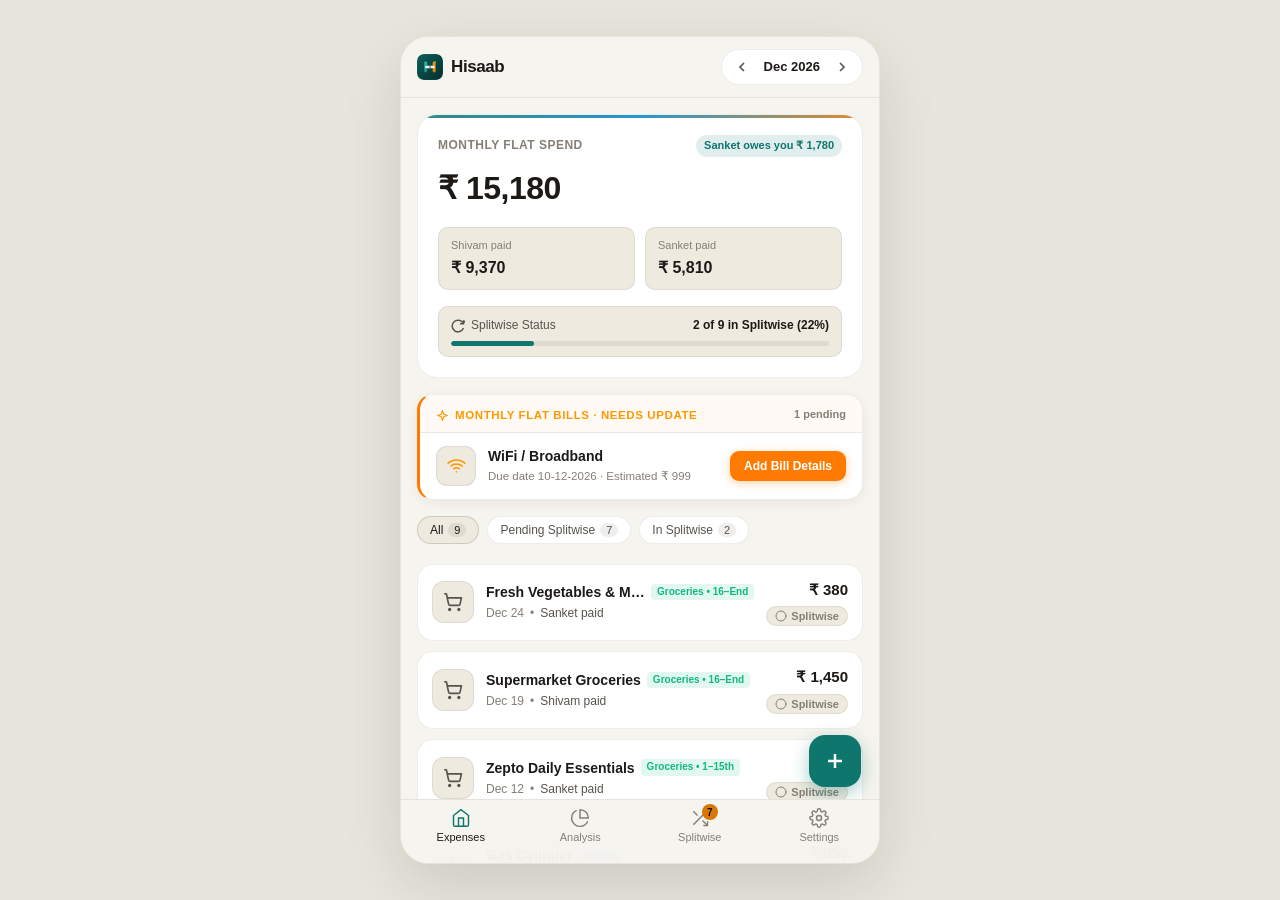
==== commit b316ff41: "style: polish UI with Nordic Paper design system and update cache" ====
--- a/index.html
+++ b/index.html
@@ -7,9 +7,9 @@
 
   <!-- PWA Meta Tags -->
   <meta name="description" content="Effortless flatmate expense tracker and monthly Splitwise sync manager">
-  <meta name="theme-color" content="#14110f">
+  <meta name="theme-color" content="#f6f4ee">
   <meta name="apple-mobile-web-app-capable" content="yes">
-  <meta name="apple-mobile-web-app-status-bar-style" content="black-translucent">
+  <meta name="apple-mobile-web-app-status-bar-style" content="default">
   <meta name="apple-mobile-web-app-title" content="Hisaab">
   <link rel="manifest" href="./manifest.json">
   <link rel="apple-touch-icon" href="./icons/icon-192.svg">
@@ -28,11 +28,6 @@
     </div>
 
     <div class="top-nav-actions">
-      <!-- Quick Theme Cycle Button -->
-      <button class="theme-quick-btn" id="quickThemeBtn" title="Change Theme" aria-label="Change Theme">
-        <svg width="17" height="17" viewBox="0 0 24 24" fill="none" stroke="currentColor" stroke-width="2"><circle cx="13.5" cy="6.5" r=".5" fill="currentColor"/><circle cx="17.5" cy="10.5" r=".5" fill="currentColor"/><circle cx="8.5" cy="7.5" r=".5" fill="currentColor"/><circle cx="6.5" cy="12.5" r=".5" fill="currentColor"/><path d="M12 2C6.5 2 2 6.5 2 12s4.5 10 10 10c.926 0 1.648-.746 1.648-1.688 0-.437-.18-.835-.437-1.125-.29-.289-.438-.652-.438-1.125a1.64 1.64 0 0 1 1.668-1.668h1.996c3.051 0 5.563-2.512 5.563-5.563C22 6.5 17.5 2 12 2Z"/></svg>
-      </button>
-
       <!-- Month Switcher Stepper -->
       <div class="month-stepper">
         <button class="stepper-btn" id="prevMonthBtn" aria-label="Previous Month">
@@ -195,17 +190,6 @@
 
     <!-- VIEW 4: SETTINGS & RECURRING EXPENSES CONFIG -->
     <section id="view-settings" class="view-pane">
-      <!-- Theme & Appearance Gallery -->
-      <div class="settings-group">
-        <div class="settings-group-title">Theme & Color Palette</div>
-        <p style="font-size: 12px; color: var(--text-muted); margin-bottom: 12px;">
-          Choose an aesthetic that matches your mood. Tap any theme to apply immediately:
-        </p>
-        <div class="theme-picker-grid" id="themePickerGrid">
-          <!-- Rendered dynamically -->
-        </div>
-      </div>
-
       <!-- Flatmate Profile Settings -->
       <div class="settings-group">
         <div class="settings-group-title">Flatmates & Currency</div>
--- a/styles.css
+++ b/styles.css
@@ -1,97 +1,7 @@
-/* FlatSplit - Design System & Mobile PWA Styles
-   Supports multiple curated themes:
-   - warm-espresso (Default): Artisanal dark roast, warm amber & golden cream
-   - electric-indigo: Modern high-tech fintech midnight with iris violet
-   - nordic-light: Scandinavian warm linen editorial daylight with deep teal
-   - sunset-terracotta: Twilight pomegranate & vibrant coral
-   - oled-stealth: True black high-contrast OLED with electric lime
-   - slate-emerald: Calm graphite with crisp mint
-*/
-
-:root, [data-theme="warm-espresso"] {
-  --theme-name: "warm-espresso";
-  --bg-app: #14110f;
-  --bg-desktop: #0a0807;
-  --bg-nav: rgba(20, 17, 15, 0.92);
-  --bg-surface: #1e1916;
-  --bg-surface-raised: #28221e;
-  --bg-surface-hover: #332b26;
-  --bg-elevated: #3e352f;
-
-  --border-subtle: rgba(245, 158, 11, 0.1);
-  --border-medium: rgba(245, 158, 11, 0.22);
-  --border-focus: #f59e0b;
-
-  --text-primary: #faf5ee;
-  --text-secondary: #c9bca9;
-  --text-muted: #8c7c68;
-
-  --accent-primary: #f59e0b;
-  --accent-primary-hover: #d97706;
-  --accent-subtle: rgba(245, 158, 11, 0.15);
-  --accent-text: #fbbf24;
-
-  --danger: #ef4444;
-  --danger-subtle: rgba(239, 68, 68, 0.14);
-  --warning: #f59e0b;
-  --warning-subtle: rgba(245, 158, 11, 0.14);
-  --info: #38bdf8;
-  --info-subtle: rgba(56, 189, 248, 0.14);
-
-  --chart-c1: #f59e0b;
-  --chart-c2: #fb923c;
-  --chart-c3: #eab308;
-  --chart-c4: #a8a29e;
-  --chart-c5: #f43f5e;
-  --chart-c6: #d97706;
-
-  --radius-sm: 6px;
-  --radius-md: 10px;
-  --radius-lg: 16px;
-  --radius-xl: 20px;
-  --radius-full: 9999px;
-
-  --safe-top: env(safe-area-inset-top, 0px);
-  --safe-bottom: env(safe-area-inset-bottom, 0px);
-
-  --font-family: -apple-system, BlinkMacSystemFont, "Segoe UI", Roboto, Helvetica, Arial, sans-serif;
-}
-
-/* Theme 2: Electric Indigo */
-[data-theme="electric-indigo"] {
-  --theme-name: "electric-indigo";
-  --bg-app: #0b0e1a;
-  --bg-desktop: #05070e;
-  --bg-nav: rgba(11, 14, 26, 0.92);
-  --bg-surface: #13182c;
-  --bg-surface-raised: #1a213d;
-  --bg-surface-hover: #222b4e;
-  --bg-elevated: #2c3660;
-
-  --border-subtle: rgba(99, 102, 241, 0.12);
-  --border-medium: rgba(99, 102, 241, 0.24);
-  --border-focus: #818cf8;
-
-  --text-primary: #f8fafc;
-  --text-secondary: #94a3b8;
-  --text-muted: #64748b;
-
-  --accent-primary: #6366f1;
-  --accent-primary-hover: #4f46e5;
-  --accent-subtle: rgba(99, 102, 241, 0.16);
-  --accent-text: #a5b4fc;
-
-  --chart-c1: #6366f1;
-  --chart-c2: #8b5cf6;
-  --chart-c3: #06b6d4;
-  --chart-c4: #ec4899;
-  --chart-c5: #3b82f6;
-  --chart-c6: #a855f7;
-}
-
-/* Theme 3: Nordic Paper (Light Editorial) */
-[data-theme="nordic-light"] {
-  --theme-name: "nordic-light";
+/* Hisaab - Nordic Paper Design System & Mobile PWA Styles */
+
+:root {
+  --theme-name: "nordic-paper";
   --bg-app: #f6f4ee;
   --bg-desktop: #e8e5dc;
   --bg-nav: rgba(246, 244, 238, 0.94);
@@ -113,108 +23,30 @@
   --accent-subtle: rgba(15, 118, 110, 0.12);
   --accent-text: #0f766e;
 
+  --danger: #be123c;
+  --danger-subtle: rgba(190, 18, 60, 0.12);
+  --warning: #d97706;
+  --warning-subtle: rgba(217, 119, 6, 0.12);
+  --info: #0284c7;
+  --info-subtle: rgba(2, 132, 199, 0.12);
+
   --chart-c1: #0f766e;
   --chart-c2: #d97706;
   --chart-c3: #2563eb;
   --chart-c4: #7c3aed;
   --chart-c5: #be123c;
   --chart-c6: #4b5563;
-}
-
-/* Theme 4: Sunset Terracotta */
-[data-theme="sunset-terracotta"] {
-  --theme-name: "sunset-terracotta";
-  --bg-app: #180d11;
-  --bg-desktop: #0c0608;
-  --bg-nav: rgba(24, 13, 17, 0.92);
-  --bg-surface: #24131a;
-  --bg-surface-raised: #311c24;
-  --bg-surface-hover: #3f2530;
-  --bg-elevated: #4e2f3d;
-
-  --border-subtle: rgba(244, 63, 94, 0.12);
-  --border-medium: rgba(244, 63, 94, 0.22);
-  --border-focus: #fb7185;
-
-  --text-primary: #fff1f2;
-  --text-secondary: #fecdd3;
-  --text-muted: #9f7582;
-
-  --accent-primary: #f43f5e;
-  --accent-primary-hover: #e11d48;
-  --accent-subtle: rgba(244, 63, 94, 0.16);
-  --accent-text: #fda4af;
-
-  --chart-c1: #f43f5e;
-  --chart-c2: #fb923c;
-  --chart-c3: #f59e0b;
-  --chart-c4: #e11d48;
-  --chart-c5: #fda4af;
-  --chart-c6: #be123c;
-}
-
-/* Theme 5: OLED Stealth (True Black & Neon Lime) */
-[data-theme="oled-stealth"] {
-  --theme-name: "oled-stealth";
-  --bg-app: #000000;
-  --bg-desktop: #050505;
-  --bg-nav: rgba(0, 0, 0, 0.94);
-  --bg-surface: #0d0d0d;
-  --bg-surface-raised: #171717;
-  --bg-surface-hover: #242424;
-  --bg-elevated: #2e2e2e;
-
-  --border-subtle: rgba(255, 255, 255, 0.12);
-  --border-medium: rgba(255, 255, 255, 0.22);
-  --border-focus: #a3e635;
-
-  --text-primary: #ffffff;
-  --text-secondary: #a1a1aa;
-  --text-muted: #71717a;
-
-  --accent-primary: #84cc16;
-  --accent-primary-hover: #65a30d;
-  --accent-subtle: rgba(132, 204, 22, 0.16);
-  --accent-text: #bef264;
-
-  --chart-c1: #84cc16;
-  --chart-c2: #22d3ee;
-  --chart-c3: #facc15;
-  --chart-c4: #f43f5e;
-  --chart-c5: #a855f7;
-  --chart-c6: #38bdf8;
-}
-
-/* Theme 6: Slate & Emerald (Classic Dark) */
-[data-theme="slate-emerald"] {
-  --theme-name: "slate-emerald";
-  --bg-app: #0a0e17;
-  --bg-desktop: #05070d;
-  --bg-nav: rgba(10, 14, 23, 0.92);
-  --bg-surface: #121824;
-  --bg-surface-raised: #182030;
-  --bg-surface-hover: #1f293d;
-  --bg-elevated: #242f45;
-
-  --border-subtle: rgba(255, 255, 255, 0.08);
-  --border-medium: rgba(255, 255, 255, 0.14);
-  --border-focus: #3b82f6;
-
-  --text-primary: #f8fafc;
-  --text-secondary: #94a3b8;
-  --text-muted: #64748b;
-
-  --accent-primary: #10b981;
-  --accent-primary-hover: #059669;
-  --accent-subtle: rgba(16, 185, 129, 0.12);
-  --accent-text: #34d399;
-
-  --chart-c1: #10b981;
-  --chart-c2: #38bdf8;
-  --chart-c3: #a855f7;
-  --chart-c4: #f59e0b;
-  --chart-c5: #ec4899;
-  --chart-c6: #6366f1;
+
+  --radius-sm: 6px;
+  --radius-md: 10px;
+  --radius-lg: 16px;
+  --radius-xl: 20px;
+  --radius-full: 9999px;
+
+  --safe-top: env(safe-area-inset-top, 0px);
+  --safe-bottom: env(safe-area-inset-bottom, 0px);
+
+  --font-family: -apple-system, BlinkMacSystemFont, "Segoe UI", Roboto, Helvetica, Arial, sans-serif;
 }
 
 * {
@@ -228,6 +60,9 @@
 html, body {
   width: 100%;
   height: 100%;
+  height: 100dvh;
+  margin: 0;
+  padding: 0;
   overflow: hidden;
   background-color: var(--bg-app);
   color: var(--text-primary);
@@ -238,21 +73,24 @@
   -moz-osx-font-smoothing: grayscale;
 }
 
-/* App Container (Phone shell style on desktop, full screen on phone) */
+/* App Container (Edge-to-edge on mobile, phone frame on desktop) */
 #app {
   display: flex;
   flex-direction: column;
   width: 100%;
   height: 100%;
-  max-width: 480px;
+  height: 100dvh;
+  position: fixed;
+  top: 0;
+  left: 0;
+  right: 0;
+  bottom: 0;
   margin: 0 auto;
-  position: relative;
   background-color: var(--bg-app);
-  box-shadow: 0 0 50px rgba(0, 0, 0, 0.5);
   overflow: hidden;
 }
 
-@media (min-width: 481px) {
+@media (min-width: 768px) {
   body {
     display: flex;
     align-items: center;
@@ -260,9 +98,13 @@
     background-color: var(--bg-desktop);
   }
   #app {
-    height: 94vh;
+    position: relative;
+    max-width: 480px;
+    height: 92vh;
+    max-height: 880px;
     border-radius: 28px;
     border: 1px solid var(--border-subtle);
+    box-shadow: 0 20px 60px rgba(0, 0, 0, 0.12);
   }
 }
 
@@ -307,26 +149,6 @@
   gap: 8px;
 }
 
-.theme-quick-btn {
-  background: var(--bg-surface);
-  border: 1px solid var(--border-subtle);
-  color: var(--text-secondary);
-  width: 32px;
-  height: 32px;
-  border-radius: var(--radius-full);
-  display: flex;
-  align-items: center;
-  justify-content: center;
-  cursor: pointer;
-  transition: all 0.15s ease;
-}
-
-.theme-quick-btn:active {
-  background-color: var(--bg-surface-raised);
-  color: var(--text-primary);
-  transform: scale(0.95);
-}
-
 .month-stepper {
   display: inline-flex;
   align-items: center;
@@ -370,7 +192,7 @@
   overflow-y: auto;
   overflow-x: hidden;
   padding: 16px;
-  padding-bottom: calc(76px + var(--safe-bottom));
+  padding-bottom: calc(68px + max(var(--safe-bottom), 14px));
   -webkit-overflow-scrolling: touch;
 }
 
@@ -405,7 +227,7 @@
   border-radius: var(--radius-lg);
   margin-bottom: 16px;
   overflow: hidden;
-  box-shadow: 0 4px 20px rgba(0, 0, 0, 0.25);
+  box-shadow: 0 3px 12px rgba(45, 35, 20, 0.06);
   animation: fadeIn 0.2s ease-out;
 }
 
@@ -552,16 +374,6 @@
   cursor: pointer;
   white-space: nowrap;
   transition: opacity 0.15s ease;
-}
-
-[data-theme="warm-espresso"] .banner-action-btn {
-  color: #1a1005;
-}
-[data-theme="oled-stealth"] .banner-action-btn {
-  color: #000000;
-}
-[data-theme="slate-emerald"] .banner-action-btn {
-  color: #042f2e;
 }
 
 .banner-action-btn:active {
@@ -953,7 +765,7 @@
   backdrop-filter: blur(16px);
   -webkit-backdrop-filter: blur(16px);
   border-top: 1px solid var(--border-subtle);
-  padding-bottom: var(--safe-bottom);
+  padding-bottom: max(var(--safe-bottom), 12px);
   display: grid;
   grid-template-columns: repeat(4, 1fr);
   z-index: 30;
@@ -1010,7 +822,7 @@
 /* Floating Action Button (FAB) */
 .fab-btn {
   position: absolute;
-  bottom: calc(72px + var(--safe-bottom));
+  bottom: calc(64px + max(var(--safe-bottom), 12px));
   right: 18px;
   width: 52px;
   height: 52px;
@@ -1022,19 +834,9 @@
   align-items: center;
   justify-content: center;
   cursor: pointer;
-  box-shadow: 0 6px 18px rgba(0, 0, 0, 0.35);
+  box-shadow: 0 6px 18px rgba(15, 118, 110, 0.35);
   z-index: 25;
   transition: transform 0.15s ease, background-color 0.15s ease;
-}
-
-[data-theme="warm-espresso"] .fab-btn {
-  color: #1a1005;
-}
-[data-theme="oled-stealth"] .fab-btn {
-  color: #000000;
-}
-[data-theme="slate-emerald"] .fab-btn {
-  color: #042f2e;
 }
 
 .fab-btn:active {
@@ -1524,66 +1326,6 @@
   margin-bottom: 14px;
 }
 
-/* Theme Gallery Picker in Settings */
-.theme-picker-grid {
-  display: grid;
-  grid-template-columns: repeat(2, 1fr);
-  gap: 10px;
-  margin-bottom: 8px;
-}
-
-.theme-card {
-  background-color: var(--bg-surface-raised);
-  border: 1.5px solid var(--border-subtle);
-  border-radius: var(--radius-md);
-  padding: 12px;
-  cursor: pointer;
-  display: flex;
-  flex-direction: column;
-  gap: 8px;
-  transition: all 0.15s ease;
-}
-
-.theme-card:hover {
-  border-color: var(--border-medium);
-}
-
-.theme-card.active {
-  border-color: var(--accent-primary);
-  background-color: var(--accent-subtle);
-}
-
-.theme-card-top {
-  display: flex;
-  align-items: center;
-  justify-content: space-between;
-}
-
-.theme-card-name {
-  font-size: 13px;
-  font-weight: 600;
-  color: var(--text-primary);
-}
-
-.theme-palette-preview {
-  display: flex;
-  align-items: center;
-  gap: 5px;
-}
-
-.theme-color-dot {
-  width: 14px;
-  height: 14px;
-  border-radius: var(--radius-full);
-  border: 1px solid rgba(0, 0, 0, 0.2);
-}
-
-.theme-card-desc {
-  font-size: 11px;
-  color: var(--text-muted);
-  line-height: 1.3;
-}
-
 .template-item {
   background-color: var(--bg-surface-raised);
   border: 1px solid var(--border-subtle);
@@ -1635,7 +1377,7 @@
 /* Toast Notifications */
 .toast-container {
   position: fixed;
-  bottom: calc(76px + var(--safe-bottom));
+  bottom: calc(72px + max(var(--safe-bottom), 12px));
   left: 50%;
   transform: translateX(-50%);
   display: flex;
@@ -1648,14 +1390,14 @@
 }
 
 .toast {
-  background-color: var(--bg-elevated);
+  background-color: var(--bg-surface);
   color: var(--text-primary);
   border: 1px solid var(--border-medium);
   border-radius: var(--radius-md);
   padding: 10px 14px;
   font-size: 13px;
   font-weight: 500;
-  box-shadow: 0 10px 25px rgba(0, 0, 0, 0.4);
+  box-shadow: 0 8px 24px rgba(45, 35, 20, 0.12);
   display: flex;
   align-items: center;
   gap: 8px;
@@ -1701,7 +1443,7 @@
   border-left: 3.5px solid #10b981;
   border-radius: var(--radius-lg);
   padding: 14px 16px;
-  box-shadow: 0 4px 16px rgba(0, 0, 0, 0.2);
+  box-shadow: 0 3px 12px rgba(45, 35, 20, 0.06);
 }
 
 .grocery-batch-card.pending {
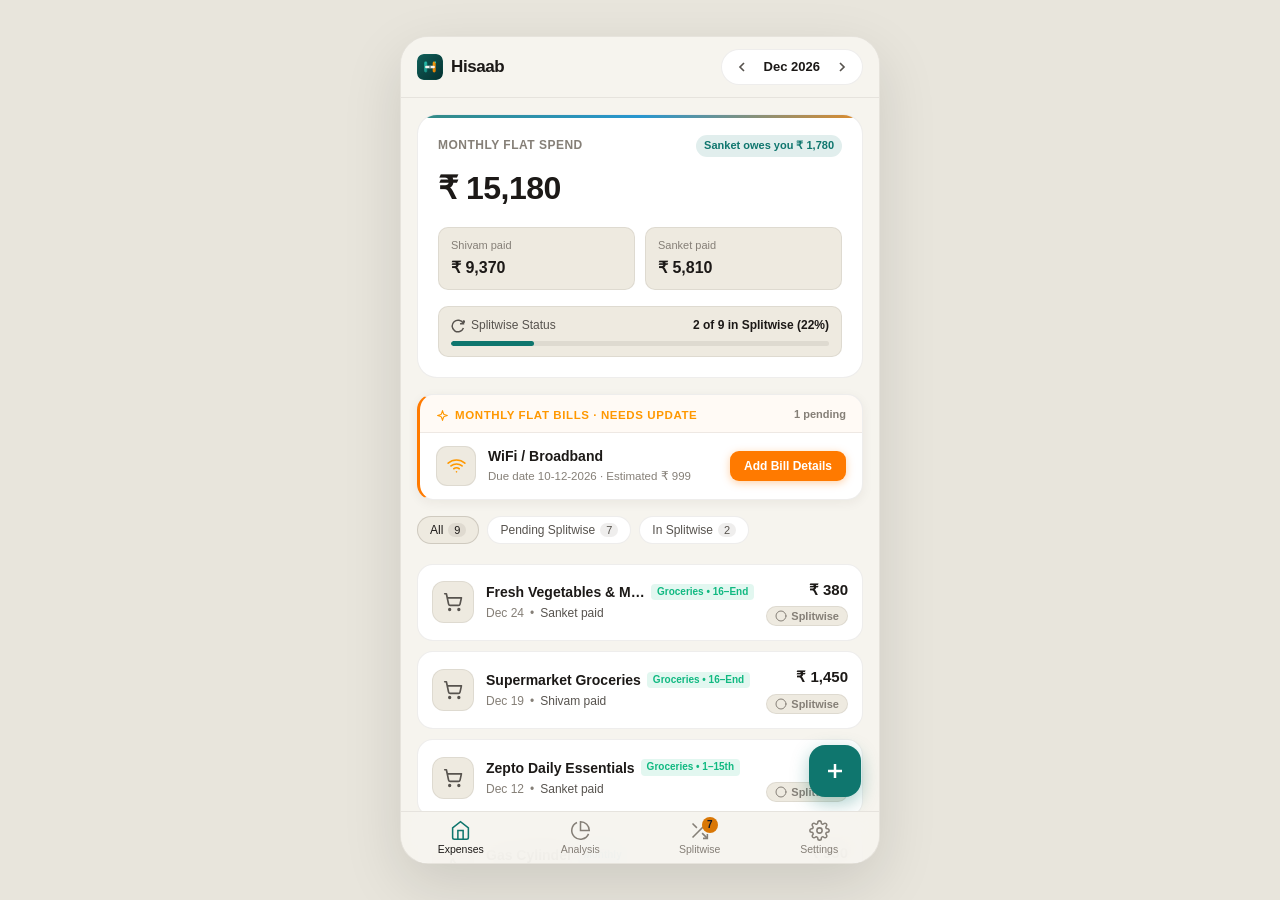
==== commit f5b95005: "feat: remove batch mode recurring banner in favor of individual due-date workflow" ====
--- a/index.html
+++ b/index.html
@@ -46,9 +46,6 @@
 
     <!-- VIEW 1: EXPENSES TAB -->
     <section id="view-expenses" class="view-pane active">
-
-      <!-- New Month Recurring Setup Banner -->
-      <div id="recurringPromptBanner" class="recurring-banner" style="display: none;"></div>
 
       <!-- Hero Monthly Summary Card -->
       <div class="summary-card">
@@ -333,31 +330,7 @@
     </div>
   </div>
 
-  <!-- MODAL 2: MONTH START RECURRING CHECKLIST SHEET -->
-  <div class="sheet-backdrop" id="recurringModalBackdrop">
-    <div class="bottom-sheet">
-      <div class="sheet-drag-handle"></div>
-      <div class="sheet-header">
-        <div>
-          <h3 class="sheet-title" id="recurringModalTitle">Monthly Static Expenses</h3>
-          <p style="font-size: 12px; color: var(--text-muted); margin-top: 2px;">Review amounts and add all in 1 tap</p>
-        </div>
-        <button class="sheet-close-btn" id="closeRecurringModalBtn">✕</button>
-      </div>
-
-      <div class="sheet-body">
-        <div class="recurring-checklist" id="recurringModalChecklist">
-          <!-- Rendered dynamically -->
-        </div>
-
-        <button type="button" class="btn-primary" id="submitRecurringBatchBtn">
-          Add Selected Expenses
-        </button>
-      </div>
-    </div>
-  </div>
-
-  <!-- MODAL 3: RECURRING TEMPLATE EDITOR -->
+  <!-- MODAL 2: RECURRING TEMPLATE EDITOR -->
   <div class="sheet-backdrop" id="templateModalBackdrop">
     <div class="bottom-sheet">
       <div class="sheet-drag-handle"></div>
--- a/styles.css
+++ b/styles.css
@@ -79,12 +79,8 @@
   flex-direction: column;
   width: 100%;
   height: 100%;
-  height: 100dvh;
   position: fixed;
-  top: 0;
-  left: 0;
-  right: 0;
-  bottom: 0;
+  inset: 0;
   margin: 0 auto;
   background-color: var(--bg-app);
   overflow: hidden;
@@ -192,7 +188,7 @@
   overflow-y: auto;
   overflow-x: hidden;
   padding: 16px;
-  padding-bottom: calc(68px + max(var(--safe-bottom), 14px));
+  padding-bottom: calc(52px + max(var(--safe-bottom), 10px));
   -webkit-overflow-scrolling: touch;
 }
 
@@ -339,47 +335,6 @@
   filter: brightness(0.92);
 }
 
-/* Recurring Reminder Banner (Retained as subtle fallback) */
-.recurring-banner {
-  display: none;
-}
-
-.banner-content {
-  flex: 1;
-}
-
-.banner-title {
-  font-size: 13px;
-  font-weight: 600;
-  color: var(--accent-text);
-  display: flex;
-  align-items: center;
-  gap: 6px;
-  margin-bottom: 2px;
-}
-
-.banner-subtitle {
-  font-size: 12px;
-  color: var(--text-secondary);
-}
-
-.banner-action-btn {
-  background-color: var(--accent-primary);
-  color: #ffffff;
-  border: none;
-  border-radius: var(--radius-md);
-  padding: 8px 12px;
-  font-size: 12px;
-  font-weight: 600;
-  cursor: pointer;
-  white-space: nowrap;
-  transition: opacity 0.15s ease;
-}
-
-.banner-action-btn:active {
-  opacity: 0.85;
-}
-
 /* Month Summary Hero Card */
 .summary-card {
   background-color: var(--bg-surface);
@@ -765,7 +720,8 @@
   backdrop-filter: blur(16px);
   -webkit-backdrop-filter: blur(16px);
   border-top: 1px solid var(--border-subtle);
-  padding-bottom: max(var(--safe-bottom), 12px);
+  padding-top: 4px;
+  padding-bottom: max(var(--safe-bottom), 6px);
   display: grid;
   grid-template-columns: repeat(4, 1fr);
   z-index: 30;
@@ -774,22 +730,24 @@
 .nav-tab {
   background: none;
   border: none;
-  padding: 8px 0;
+  padding: 4px 0 2px 0;
   color: var(--text-muted);
   display: flex;
   flex-direction: column;
   align-items: center;
-  gap: 3px;
+  justify-content: center;
+  gap: 2px;
   cursor: pointer;
-  font-size: 11px;
+  font-size: 10.5px;
+  line-height: 1.15;
   font-weight: 500;
   position: relative;
   transition: color 0.15s ease;
 }
 
 .nav-tab svg {
-  width: 20px;
-  height: 20px;
+  width: 21px;
+  height: 21px;
   stroke-width: 1.75;
 }
 
@@ -803,7 +761,7 @@
 
 .tab-badge {
   position: absolute;
-  top: 4px;
+  top: 1px;
   right: calc(50% - 18px);
   background-color: var(--warning);
   color: #0f172a;
@@ -822,7 +780,7 @@
 /* Floating Action Button (FAB) */
 .fab-btn {
   position: absolute;
-  bottom: calc(64px + max(var(--safe-bottom), 12px));
+  bottom: calc(48px + max(var(--safe-bottom), 6px) + 12px);
   right: 18px;
   width: 52px;
   height: 52px;
@@ -1377,7 +1335,7 @@
 /* Toast Notifications */
 .toast-container {
   position: fixed;
-  bottom: calc(72px + max(var(--safe-bottom), 12px));
+  bottom: calc(48px + max(var(--safe-bottom), 6px) + 14px);
   left: 50%;
   transform: translateX(-50%);
   display: flex;
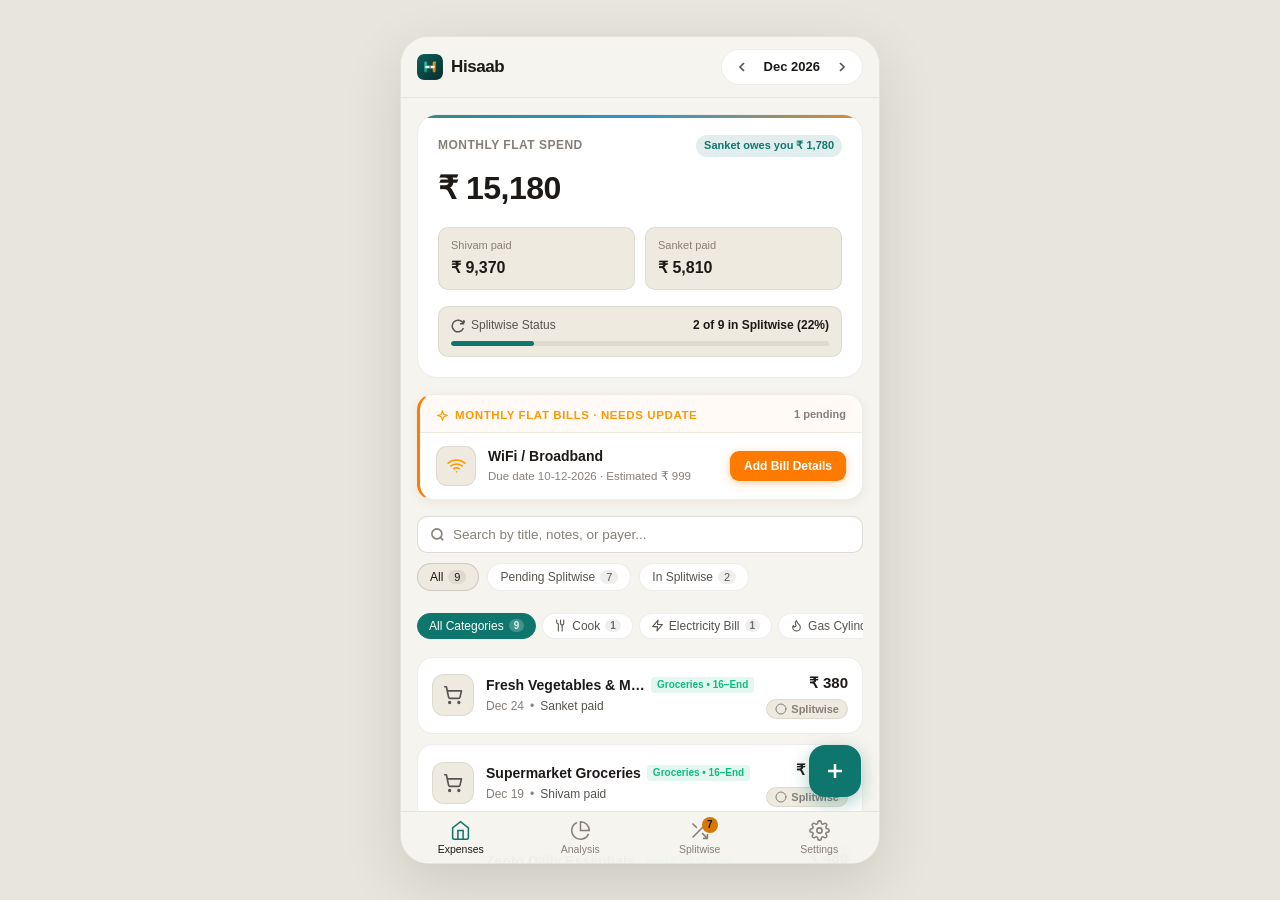
==== commit 4abdd5e6: "feat: add real-time expense search, category filter pills, and direct Splitwise API sync" ====
--- a/index.html
+++ b/index.html
@@ -84,6 +84,13 @@
       <!-- Pending Static Monthly Bills (Screenshot 2 Match) -->
       <div id="pendingBillsContainer" style="display: none;"></div>
 
+      <!-- Search Input Bar -->
+      <div class="search-bar-box">
+        <svg class="search-icon" width="15" height="15" viewBox="0 0 24 24" fill="none" stroke="currentColor" stroke-width="2.5"><circle cx="11" cy="11" r="8"></circle><line x1="21" y1="21" x2="16.65" y2="16.65"></line></svg>
+        <input type="text" id="expenseSearchInput" class="search-input" placeholder="Search by title, notes, or payer..." autocomplete="off">
+        <button id="clearSearchBtn" class="search-clear-btn" style="display: none;" aria-label="Clear Search">✕</button>
+      </div>
+
       <!-- Filter Chips -->
       <div class="filter-bar">
         <button class="chip-btn expense-filter-chip active" data-filter="all" id="chipFilterAll">
@@ -95,6 +102,11 @@
         <button class="chip-btn expense-filter-chip" data-filter="synced" id="chipFilterSynced">
           In Splitwise <span class="chip-count">0</span>
         </button>
+      </div>
+
+      <!-- Category Filter Pills Bar (Horizontal Scroll) -->
+      <div class="category-scroll-bar" id="categoryScrollBar">
+        <!-- Rendered dynamically -->
       </div>
 
       <!-- Expense Cards List -->
@@ -161,6 +173,9 @@
             <svg width="15" height="15" viewBox="0 0 24 24" fill="none" stroke="currentColor" stroke-width="2"><polyline points="20 6 9 17 4 12"/></svg>
             Mark All Added
           </button>
+          <button class="batch-btn" id="syncAllSplitwiseApiBtn" style="display: none; background-color: var(--accent-primary); color: #ffffff;">
+            ⚡ Sync All (API)
+          </button>
         </div>
       </div>
 
@@ -201,6 +216,68 @@
         <div class="form-group">
           <label class="form-label">Currency Symbol</label>
           <input type="text" class="form-input" id="settingsCurrency" placeholder="₹" style="max-width: 80px;">
+        </div>
+      </div>
+
+      <!-- Splitwise Direct API Integration Settings -->
+      <div class="settings-group">
+        <div style="display: flex; align-items: center; justify-content: space-between; margin-bottom: 8px;">
+          <div class="settings-group-title" style="margin-bottom: 0;">Splitwise API Sync</div>
+          <span class="splitwise-status-tag" id="swStatusBadge">Not Connected</span>
+        </div>
+        <p style="font-size: 12px; color: var(--text-muted); margin-bottom: 12px; line-height: 1.4;">
+          Connect your Splitwise account to push bills & grocery cycles directly without manual copy-pasting.
+        </p>
+
+        <div class="form-group">
+          <label class="form-label" style="display: flex; justify-content: space-between; align-items: center;">
+            <span>Splitwise API Key</span>
+            <a href="https://secure.splitwise.com/apps" target="_blank" rel="noopener" style="color: var(--accent-text); font-size: 11px; text-decoration: none; font-weight: 500;">Get Key ↗</a>
+          </label>
+          <input type="password" class="form-input" id="settingsSwApiKey" placeholder="Paste your API Key">
+          <span style="font-size: 11px; color: var(--text-muted); display: block; margin-top: 4px;">
+            Go to <em>splitwise.com/apps</em> ➔ "Register your application" to generate your API Key.
+          </span>
+        </div>
+
+        <div style="display: flex; gap: 8px; margin-bottom: 12px;">
+          <button type="button" class="btn-primary" id="swConnectBtn" style="flex: 1; padding: 10px 14px; font-size: 13px;">
+            Verify & Connect
+          </button>
+          <button type="button" class="btn-secondary" id="swDisconnectBtn" style="display: none; padding: 10px 14px; font-size: 13px; color: var(--danger);">
+            Disconnect
+          </button>
+        </div>
+
+        <div id="swGroupConfigContainer" style="display: none;">
+          <div class="form-group">
+            <label class="form-label">Select Splitwise Flat Group</label>
+            <select class="form-select" id="settingsSwGroupId">
+              <option value="">Loading groups...</option>
+            </select>
+          </div>
+
+          <div class="form-group">
+            <label class="form-label">Match Your Profile (<span id="swLabelYou">Shivam</span>)</label>
+            <select class="form-select" id="settingsSwUserMemberId"></select>
+          </div>
+
+          <div class="form-group">
+            <label class="form-label">Match Flatmate (<span id="swLabelFlatmate">Sanket</span>)</label>
+            <select class="form-select" id="settingsSwFlatmateMemberId"></select>
+          </div>
+
+          <details style="font-size: 12px; color: var(--text-muted); margin-top: 8px;">
+            <summary style="cursor: pointer; padding: 4px 0; color: var(--accent-text); font-weight: 500;">
+              Proxy URL (Optional)
+            </summary>
+            <div style="margin-top: 8px;">
+              <input type="text" class="form-input" id="settingsSwProxyUrl" placeholder="Auto (Built-in for local server)">
+              <span style="font-size: 11px; color: var(--text-muted); display: block; margin-top: 4px;">
+                Leave empty for automatic local proxy when running on Wi-Fi, or enter a custom CORS proxy URL.
+              </span>
+            </div>
+          </details>
         </div>
       </div>
 
--- a/styles.css
+++ b/styles.css
@@ -509,6 +509,138 @@
   font-weight: 600;
 }
 
+/* Search Bar */
+.search-bar-box {
+  display: flex;
+  align-items: center;
+  background-color: var(--bg-surface);
+  border: 1px solid var(--border-medium);
+  border-radius: var(--radius-md);
+  padding: 0 12px;
+  margin-bottom: 10px;
+  transition: border-color 0.2s ease, box-shadow 0.2s ease;
+}
+
+.search-bar-box:focus-within {
+  border-color: var(--accent-primary);
+  box-shadow: 0 0 0 3px var(--accent-subtle);
+}
+
+.search-icon {
+  color: var(--text-muted);
+  margin-right: 8px;
+  flex-shrink: 0;
+}
+
+.search-input {
+  border: none;
+  background: transparent;
+  padding: 10px 0;
+  font-size: 13.5px;
+  width: 100%;
+  outline: none;
+  color: var(--text-primary);
+  font-family: inherit;
+}
+
+.search-input::placeholder {
+  color: var(--text-muted);
+}
+
+.search-clear-btn {
+  background: none;
+  border: none;
+  font-size: 13px;
+  color: var(--text-muted);
+  cursor: pointer;
+  padding: 4px 6px;
+  border-radius: var(--radius-full);
+}
+
+.search-clear-btn:hover {
+  color: var(--text-primary);
+}
+
+/* Category Filter Scroll Bar */
+.category-scroll-bar {
+  display: flex;
+  gap: 6px;
+  overflow-x: auto;
+  padding: 2px 0 10px 0;
+  margin-bottom: 8px;
+  -webkit-overflow-scrolling: touch;
+}
+
+.category-scroll-bar::-webkit-scrollbar {
+  display: none;
+}
+
+.cat-pill {
+  background-color: var(--bg-surface);
+  border: 1px solid var(--border-subtle);
+  color: var(--text-secondary);
+  font-size: 12px;
+  font-weight: 500;
+  padding: 5px 11px;
+  border-radius: var(--radius-full);
+  cursor: pointer;
+  white-space: nowrap;
+  display: inline-flex;
+  align-items: center;
+  gap: 5px;
+  transition: all 0.15s ease;
+}
+
+.cat-pill:hover {
+  border-color: var(--border-medium);
+}
+
+.cat-pill.active {
+  background-color: var(--accent-primary);
+  color: #ffffff;
+  border-color: var(--accent-primary);
+}
+
+.cat-pill-count {
+  font-size: 10px;
+  font-weight: 700;
+  opacity: 0.85;
+  background: rgba(0, 0, 0, 0.08);
+  padding: 1px 5px;
+  border-radius: var(--radius-full);
+}
+
+.cat-pill.active .cat-pill-count {
+  background: rgba(255, 255, 255, 0.25);
+  color: #ffffff;
+}
+
+/* Inline Sync Button */
+.inline-sync-btn {
+  background-color: var(--accent-subtle);
+  color: var(--accent-text);
+  border: 1px solid var(--accent-primary);
+  border-radius: var(--radius-sm);
+  font-size: 11px;
+  font-weight: 600;
+  padding: 4px 8px;
+  cursor: pointer;
+  display: inline-flex;
+  align-items: center;
+  gap: 4px;
+  transition: all 0.15s ease;
+}
+
+.inline-sync-btn:hover {
+  background-color: var(--accent-primary);
+  color: #ffffff;
+}
+
+.inline-sync-btn:disabled {
+  opacity: 0.5;
+  cursor: not-allowed;
+}
+
 /* Filter Chips Bar */
 .filter-bar {
   display: flex;
@@ -1086,16 +1218,25 @@
   color: var(--warning);
 }
 
-.tag-done {
+.tag-done, .tag-connected {
   background-color: var(--accent-subtle);
   color: var(--accent-text);
 }
 
+.tag-error {
+  background-color: var(--danger-subtle);
+  color: var(--danger);
+}
+
 .action-row-buttons {
-  display: grid;
-  grid-template-columns: 1fr 1fr;
+  display: flex;
+  flex-wrap: wrap;
   gap: 10px;
   margin-top: 14px;
+}
+
+.action-row-buttons .batch-btn {
+  flex: 1 1 120px;
 }
 
 .batch-btn {
